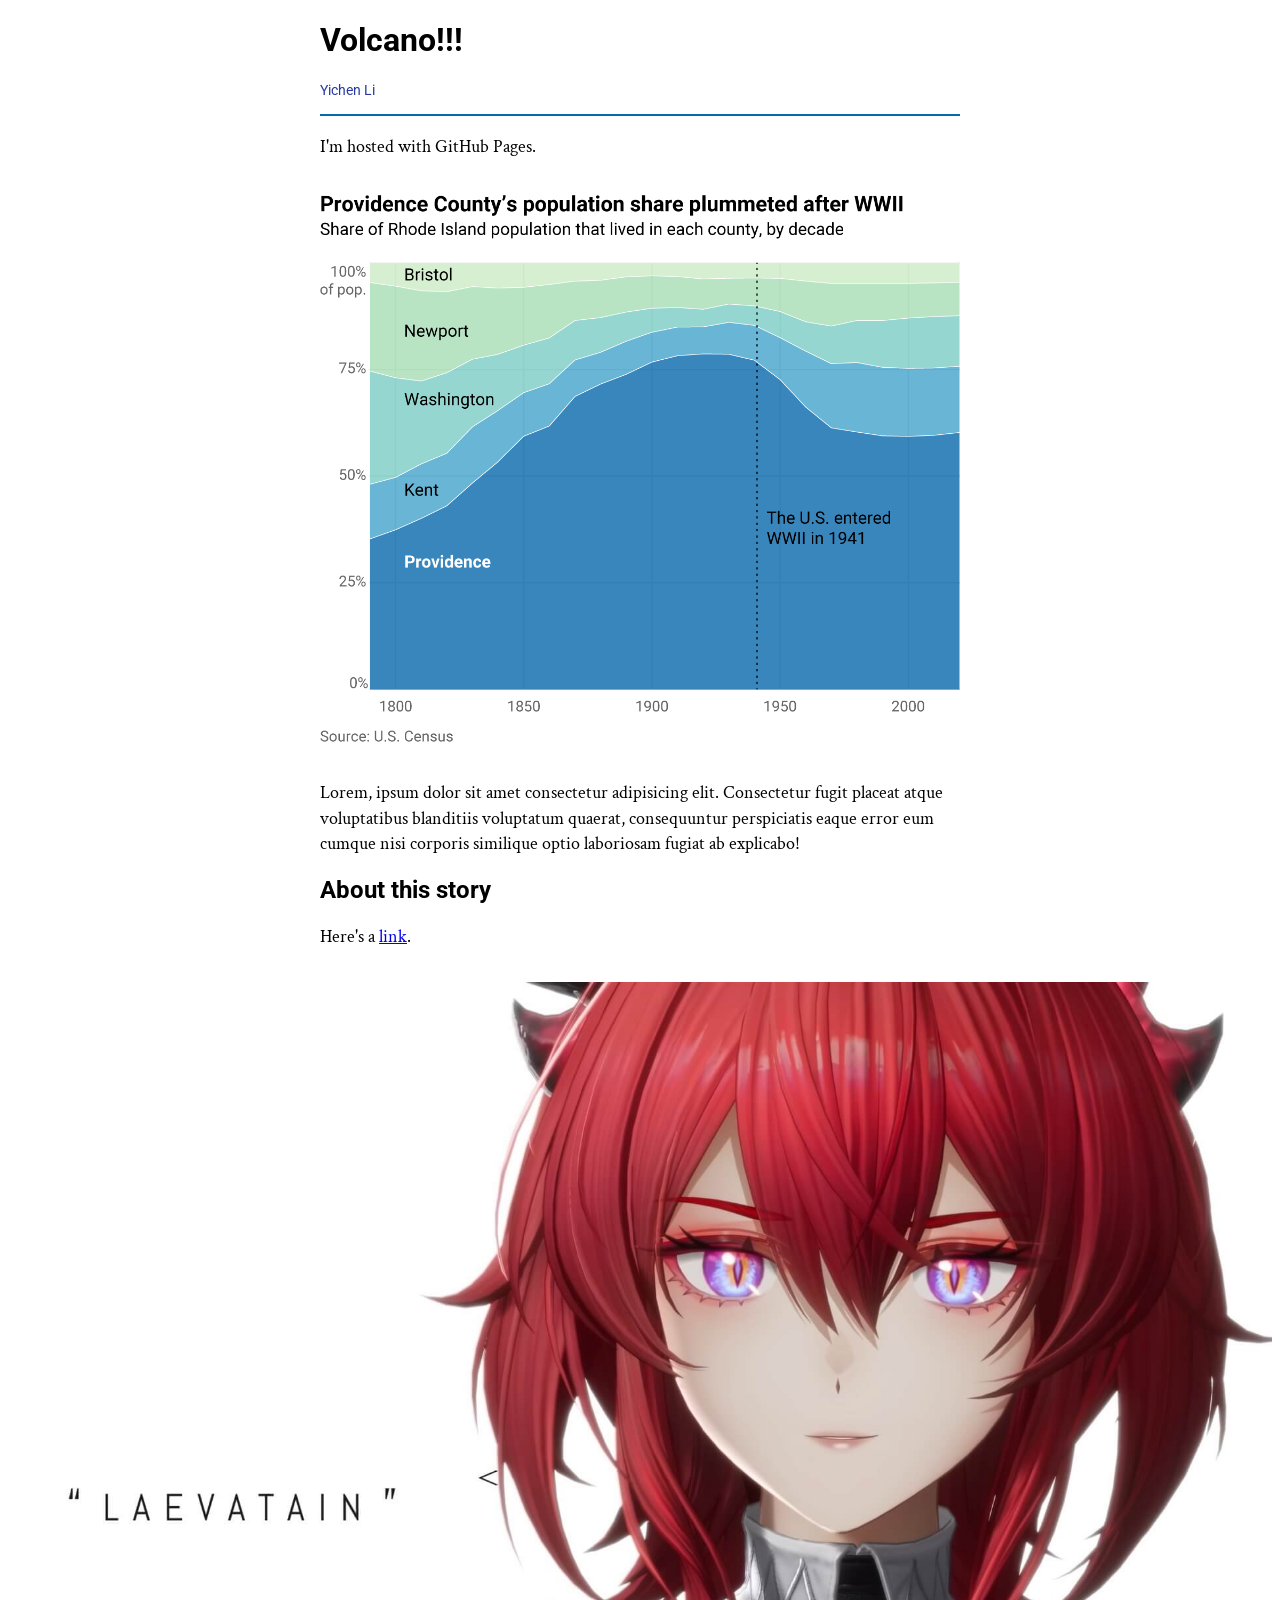
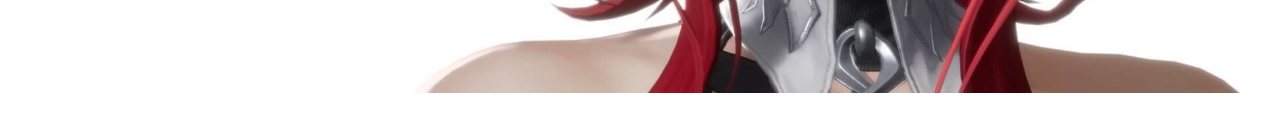
==== Volcano/index.html @ 8f0e5ae0 "initial commit" ====
<!DOCTYPE html>
<html>
    <head>
        <link rel="stylesheet" href="styles.css">
        <link rel="preconnect" href="https://fonts.googleapis.com">
        <link rel="preconnect" href="https://fonts.gstatic.com" crossorigin>
        <link href="https://fonts.googleapis.com/css2?family=Crimson+Text:ital,wght@0,400;0,600;0,700;1,400;1,600;1,700&family=Roboto:ital,wght@0,100..900;1,100..900&display=swap" rel="stylesheet">
    </head>

    <body>
        <h1>Volcano!!!</h1>
        <p id="name">Yichen Li</p>
        <div class ="divider"></div>
        <p>I'm hosted with GitHub Pages.</p>
        <img src = "images/rhode_island.png" alt = "100% stacked area chart of the population share of the five counties of Rhode Island, showing that Providence's share declined starting around WWII.">
        <p>Lorem, ipsum dolor sit amet consectetur adipisicing elit. Consectetur fugit placeat atque voluptatibus blanditiis voluptatum quaerat, consequuntur perspiciatis eaque error eum cumque nisi corporis similique optio laboriosam fugiat ab explicabo!</p>
        <h2>About this story</h2>
        <p>Here's a <a href="https://www.brown.edu/">link</a>.</p>
        <img id="image2" src = "images/image2.jpg" alt="Image 2">
    </body>
</html>
---- Volcano/styles.css ----
img, p , h1, h2 , .divider{
	width: 100%;
	max-width: 640px;
	margin-left: auto;
	margin-right: auto;
}

img {
	display: block;
	padding: 15px 0px;
}

p {
	font-size: 18px;
	line-height: 1.4;
    font-family: "Crimson Text";
}

h1, h2 { 
font-family: "Roboto";
}

.divider {
height: 2px;
background-color: #0868ac;
margin-top: 10px;
margin-bottom: 10px;

}

#name {
    font-size: 14px;
    font-family: "Roboto";
    color: #2739a1;
}

#image2 {
    max-width: 1980px;
}
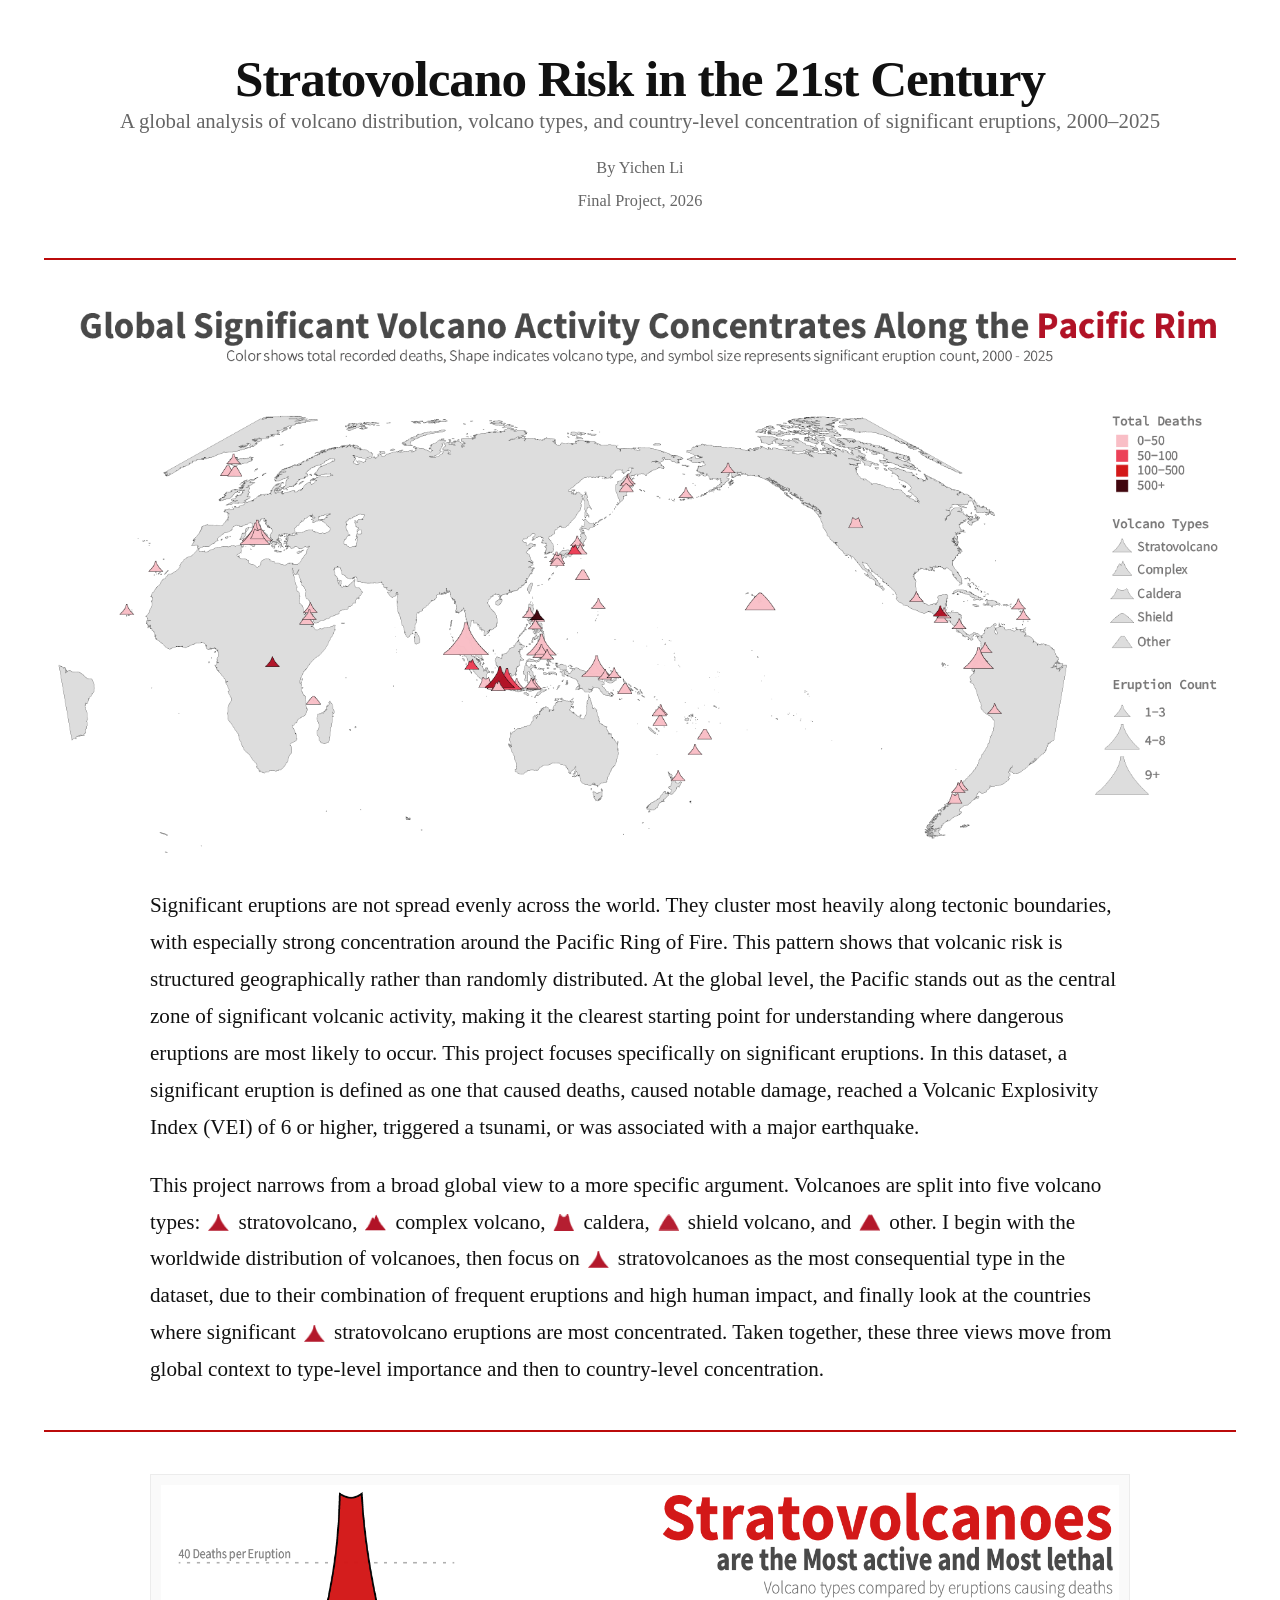
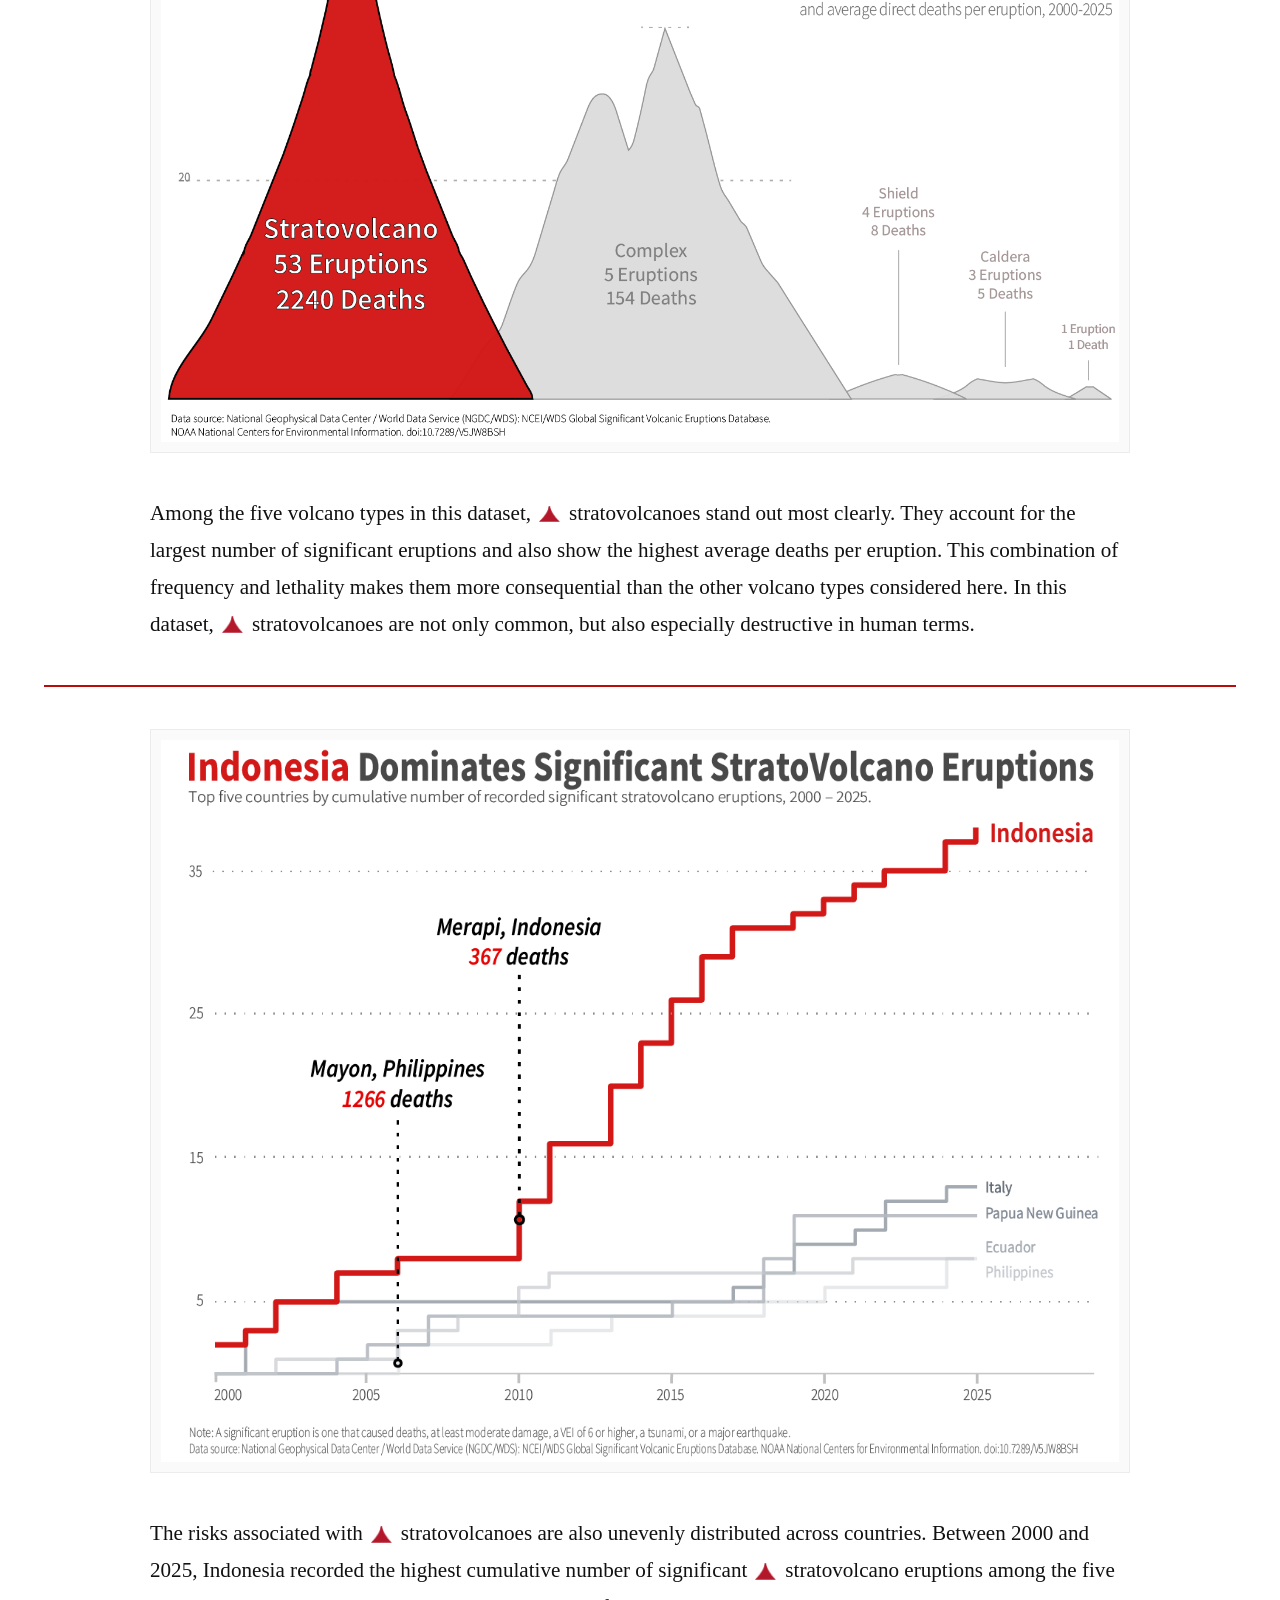
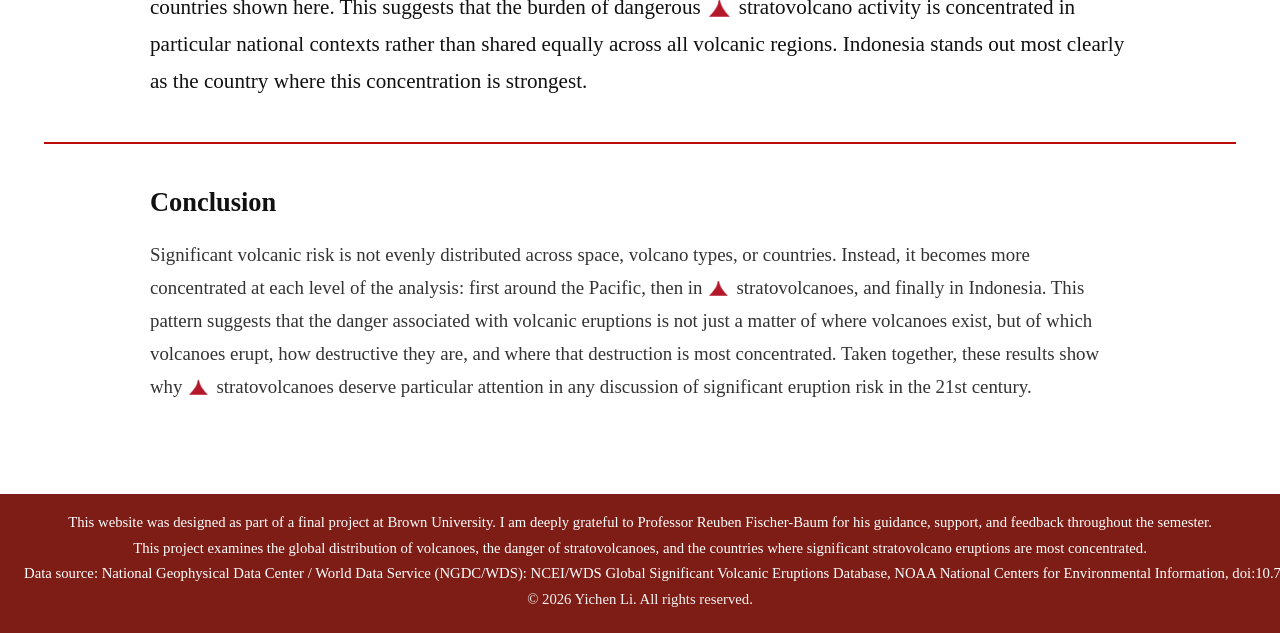
==== commit d61dad35: "initial upload" ====
--- a/Volcano/index.html
+++ b/Volcano/index.html
@@ -1,21 +1,128 @@
 <!DOCTYPE html>
-<html>
-    <head>
-        <link rel="stylesheet" href="styles.css">
-        <link rel="preconnect" href="https://fonts.googleapis.com">
-        <link rel="preconnect" href="https://fonts.gstatic.com" crossorigin>
-        <link href="https://fonts.googleapis.com/css2?family=Crimson+Text:ital,wght@0,400;0,600;0,700;1,400;1,600;1,700&family=Roboto:ital,wght@0,100..900;1,100..900&display=swap" rel="stylesheet">
-    </head>
+<html lang="en">
+<head>
+  <meta charset="UTF-8" />
+  <meta name="viewport" content="width=device-width, initial-scale=1.0" />
+  <title>Stratovolcano Risk in the 21st Century</title>
+  <meta
+    name="description"
+    content="A narrative visualization about the global distribution, danger, and concentration of stratovolcano eruptions."
+  />
+  <link rel="stylesheet" href="styles.css" />
+</head>
+<body>
+  <article>
+    <div class="container">
+      <header class="header">
+        <h1 class="headline">Stratovolcano Risk in the 21st Century</h1>
+        <p class="dek">
+          A global analysis of volcano distribution, volcano types, and country-level concentration of significant eruptions, 2000–2025
+        </p>
+        <div class="attribution">
+          <p>By Yichen Li</p>
+          <p>Final Project, 2026</p>
+        </div>
+      </header>
+      <hr />
+      <figure class="hero-graphic">
+        <img src="images/plot3.png" alt="Global map of volcano distribution with stratovolcanoes highlighted." />
+      </figure>
 
-    <body>
-        <h1>Volcano!!!</h1>
-        <p id="name">Yichen Li</p>
-        <div class ="divider"></div>
-        <p>I'm hosted with GitHub Pages.</p>
-        <img src = "images/rhode_island.png" alt = "100% stacked area chart of the population share of the five counties of Rhode Island, showing that Providence's share declined starting around WWII.">
-        <p>Lorem, ipsum dolor sit amet consectetur adipisicing elit. Consectetur fugit placeat atque voluptatibus blanditiis voluptatum quaerat, consequuntur perspiciatis eaque error eum cumque nisi corporis similique optio laboriosam fugiat ab explicabo!</p>
-        <h2>About this story</h2>
-        <p>Here's a <a href="https://www.brown.edu/">link</a>.</p>
-        <img id="image2" src = "images/image2.jpg" alt="Image 2">
-    </body>
-</html>
+      <div class="copy-width">
+
+        <p class="prose">
+            Significant eruptions are not spread evenly across the world. They cluster most heavily along tectonic boundaries, with especially strong concentration around the Pacific Ring of Fire. This pattern shows that volcanic risk is structured geographically rather than randomly distributed. At the global level, the Pacific stands out as the central zone of significant volcanic activity, making it the clearest starting point for understanding where dangerous eruptions are most likely to occur.
+            This project focuses specifically on significant eruptions. In this dataset, a significant eruption is defined as one that caused deaths, caused notable damage, reached a Volcanic Explosivity Index (VEI) of 6 or higher, triggered a tsunami, or was associated with a major earthquake.
+        </p>
+
+        <p class="prose">
+          This project narrows from a broad global view to a more specific argument. Volcanoes are split into five volcano types:
+          <img class="inline-icon" src="images/strato.png" alt="Stratovolcano icon"> stratovolcano,
+          <img class="inline-icon" src="images/complex.png" alt="Complex volcano icon"> complex volcano,
+          <img class="inline-icon" src="images/caldera.png" alt="Caldera icon"> caldera,
+          <img class="inline-icon" src="images/shield.png" alt="Shield volcano icon"> shield volcano,
+          and
+          <img class="inline-icon" src="images/other.png" alt="Other volcano icon"> other.
+          I begin with the worldwide distribution of volcanoes, then focus on
+          <img class="inline-icon" src="images/strato.png" alt="Stratovolcano icon"> stratovolcanoes
+          as the most consequential type in the dataset, due to their combination of frequent eruptions and high human impact, and finally look at the countries where significant
+          <img class="inline-icon" src="images/strato.png" alt="Stratovolcano icon"> stratovolcano
+          eruptions are most concentrated. Taken together, these three views move from global context to type-level importance and then to country-level concentration.
+        </p>
+      </div>
+
+      <hr />
+
+      <figure class="graphic-container">
+        <div class="graphic-frame">
+          <img src="images/plot2.png" alt="Bar chart comparing volcano types by eruption count and average deaths per eruption." />
+        </div>
+      </figure>
+
+      <div class="copy-width">
+        <p class="prose">
+        Among the five volcano types in this dataset,
+        <img class="inline-icon" src="images/strato.png" alt="Stratovolcano icon"> stratovolcanoes
+        stand out most clearly. They account for the largest number of significant eruptions and also show the highest average deaths per eruption. This combination of frequency and lethality makes them more consequential than the other volcano types considered here. In this dataset,
+        <img class="inline-icon" src="images/strato.png" alt="Stratovolcano icon"> stratovolcanoes
+        are not only common, but also especially destructive in human terms.
+        </p>
+      </div>
+
+      <hr />
+
+      <figure class="graphic-container">
+        <div class="graphic-frame">
+          <img src="images/plot1.png" alt="Line chart showing cumulative significant stratovolcano eruptions for the top five countries." />
+        </div>
+
+      </figure>
+
+      <div class="copy-width">
+        <p class="prose">
+        The risks associated with
+        <img class="inline-icon" src="images/strato.png" alt="Stratovolcano icon"> stratovolcanoes
+        are also unevenly distributed across countries. Between 2000 and 2025, Indonesia recorded the highest cumulative number of significant
+        <img class="inline-icon" src="images/strato.png" alt="Stratovolcano icon"> stratovolcano
+        eruptions among the five countries shown here. This suggests that the burden of dangerous
+        <img class="inline-icon" src="images/strato.png" alt="Stratovolcano icon"> stratovolcano
+        activity is concentrated in particular national contexts rather than shared equally across all volcanic regions. Indonesia stands out most clearly as the country where this concentration is strongest.
+        </p>
+      </div>
+
+      <hr />
+
+    <div class="copy-width methods">
+        <h3>Conclusion</h3>
+        <p>
+        Significant volcanic risk is not evenly distributed across space, volcano types, or countries. Instead, it becomes more concentrated at each level of the analysis: first around the Pacific, then in
+        <img class="inline-icon" src="images/strato.png" alt="Stratovolcano icon"> stratovolcanoes,
+        and finally in Indonesia. This pattern suggests that the danger associated with volcanic eruptions is not just a matter of where volcanoes exist, but of which volcanoes erupt, how destructive they are, and where that destruction is most concentrated. Taken together, these results show why
+        <img class="inline-icon" src="images/strato.png" alt="Stratovolcano icon"> stratovolcanoes
+        deserve particular attention in any discussion of significant eruption risk in the 21st century.
+        </p>
+    </div>
+
+    </div>
+  </article>
+
+  <footer class="site-footer">
+    <div class="footer-inner">
+      <p>
+        This website was designed as part of a final project at Brown University. I am deeply grateful to Professor Reuben Fischer-Baum for his guidance, support, and feedback throughout the semester.
+      </p>
+
+      <p>
+        This project examines the global distribution of volcanoes, the danger of stratovolcanoes, and the countries where significant stratovolcano eruptions are most concentrated.
+      </p>
+
+      <p>
+        Data source: National Geophysical Data Center / World Data Service (NGDC/WDS): NCEI/WDS Global Significant Volcanic Eruptions Database, NOAA National Centers for Environmental Information, doi:10.7289/V5JW8BSH.
+      </p>
+      <p class="footer-credit">
+        © 2026 Yichen Li. All rights reserved.
+      </p>
+    </div>
+  </footer>
+</body>
+</html>
--- a/Volcano/styles.css
+++ b/Volcano/styles.css
@@ -1,41 +1,271 @@
-img, p , h1, h2 , .divider{
-	width: 100%;
-	max-width: 640px;
-	margin-left: auto;
-	margin-right: auto;
-}
-
+:root {
+--bg: #ffffff;
+--text: #111111;
+--muted: #666666;
+--line: #dddddd;
+--link: #1f5fbf;
+--accent: #bb0b0b;
+--max-width: 1240px;
+--content-width: 980px;
+}
+
+* {
+box-sizing: border-box;
+}
+body {
+margin: 0;
+background: var(--bg);
+color: var(--text);
+font-family: Georgia, "Times New Roman", serif;
+line-height: 1.75;
+}
+
+.container {
+max-width: var(--max-width);
+margin: 0 auto;
+padding: 0 24px 72px 24px;
+}
+
+.copy-width {
+max-width: var(--content-width);
+margin: 0 auto;
+}
+
+.header {
+max-width: 1400px;
+margin: 0 auto;
+padding-top: 52px;
+padding-bottom: 0px;
+}
+
+.headline {
+margin: 0 0 0 0;
+font-size: clamp(2.35rem, 4vw, 4.1rem);
+line-height: 1.06;
+font-weight: 700;
+text-align: center;
+white-space: nowrap;
+letter-spacing: -0.02em;
+}
+
+.dek {
+
+margin: 0 auto 18px auto;
+padding: 0 20px;
+text-align: center;
+font-size: 1.3rem;
+line-height: 1.45;
+color: var(--muted);
+}
+.attribution {
+text-align: center;
+color: var(--muted);
+font-size: 1.02rem;
+}
+
+.attribution p {
+margin: 4px 0;
+}
+
+hr {
+border: none;
+border-top: 2px solid var(--accent);
+margin: 42px 0;
+}
+
+.prose {
+font-size: 1.32rem;
+margin: 1.3rem 0;
+}
+
+.hero-graphic {
+width: 100%;
+max-width: 100%;
+margin: 14px auto 34px auto;
+}
+
+.hero-graphic img {
+width: 100%;
+max-width: 100%;
+height: auto;
+display: block;
+}
+
+.hero-caption {
+max-width: 1120px;
+margin: 10px auto 0 auto;
+padding: 0 20px;
+color: var(--muted);
+font-size: 1rem;
+line-height: 1.45;
+}
+
+.graphic-container {
+margin: 42px auto;
+max-width: var(--content-width);
+}
+
+.graphic-frame {
+margin-top: 12px;
+background: #fafafa;
+padding: 10px;
+border: 1px solid #ececec;
+}
+
+.graphic-frame img {
+width: 100%;
+height: auto;
+display: block;
+}
+
+.graphic-footer {
+margin-top: 12px;
+color: var(--muted);
+font-size: 1rem;
+line-height: 1.45;
+}
+
+.methods h3 {
+margin-top: 0;
+margin-bottom: 10px;
+font-size: 1.65rem;
+line-height: 1.25;
+}
+.methods p {
+font-size: 1.18rem;
+color: #333333;
+}
+
+a {
+color: var(--link);
+text-decoration: none;
+}
+
+a:hover {
+text-decoration: underline;
+}
 img {
-	display: block;
-	padding: 15px 0px;
-}
-
-p {
-	font-size: 18px;
-	line-height: 1.4;
-    font-family: "Crimson Text";
-}
-
-h1, h2 { 
-font-family: "Roboto";
-}
-
-.divider {
-height: 2px;
-background-color: #0868ac;
-margin-top: 10px;
-margin-bottom: 10px;
-
-}
-
-#name {
-    font-size: 14px;
-    font-family: "Roboto";
-    color: #2739a1;
-}
-
-#image2 {
-    max-width: 1980px;
-}
-
-
+max-width: 100%;
+}
+
+.inline-icon {
+display: inline-block;
+width: 1em;
+height: 0.8em;
+vertical-align: -0.12em;
+margin: 0 0.18em 0 0.12em;
+padding: 0;
+}
+
+.site-footer {
+background: #7d1d16;
+color: #ffffff;
+padding: 20px 24px 16px 24px;
+}
+
+.footer-inner {
+width: 100%;
+max-width: 1600px;
+margin: 0 auto;
+text-align: center;
+}
+
+.footer-inner p {
+margin: 0 0 8px 0;
+font-size: 0.92rem;
+line-height: 1.2;
+color: #ffffff;
+white-space: nowrap;
+}
+
+.footer-credit {
+margin-top: 2px;
+font-size: 0.9rem;
+opacity: 0.95;
+}
+
+.footer-icon {
+filter: brightness(0) invert(1);
+}
+
+@media (max-width: 1100px) {
+.headline {
+white-space: normal;
+font-size: clamp(2.2rem, 4.6vw, 3.6rem);
+}
+
+.dek {
+font-size: 1.2rem;
+}
+}
+
+@media (max-width: 900px) {
+.container {
+padding: 0 20px 64px 20px;
+}
+.header {
+padding-top: 42px;
+padding-bottom: 10px;
+}
+
+.headline {
+white-space: normal;
+font-size: 2.75rem;
+line-height: 1.1;
+}
+
+.dek {
+font-size: 1.12rem;
+padding: 0 10px;
+}
+.prose {
+font-size: 1.18rem;
+}
+
+.site-footer {
+padding: 18px 18px 14px 18px;
+}
+
+.footer-inner p {
+white-space: normal;
+font-size: 0.9rem;
+line-height: 1.3;
+}
+.footer-credit {
+font-size: 0.88rem;
+}
+}
+
+@media (max-width: 768px) {
+hr {
+margin: 30px 0;
+}
+
+.headline {
+font-size: 2.35rem;
+}
+
+.prose {
+font-size: 1.1rem;
+}
+
+.graphic-container {
+margin: 28px auto;
+}
+
+.hero-graphic {
+margin: 10px auto 26px auto;
+}
+
+.hero-caption {
+font-size: 0.95rem;
+padding: 0 6px;
+}
+.methods h3 {
+font-size: 1.45rem;
+}
+
+.methods p {
+font-size: 1.08rem;
+}
+}
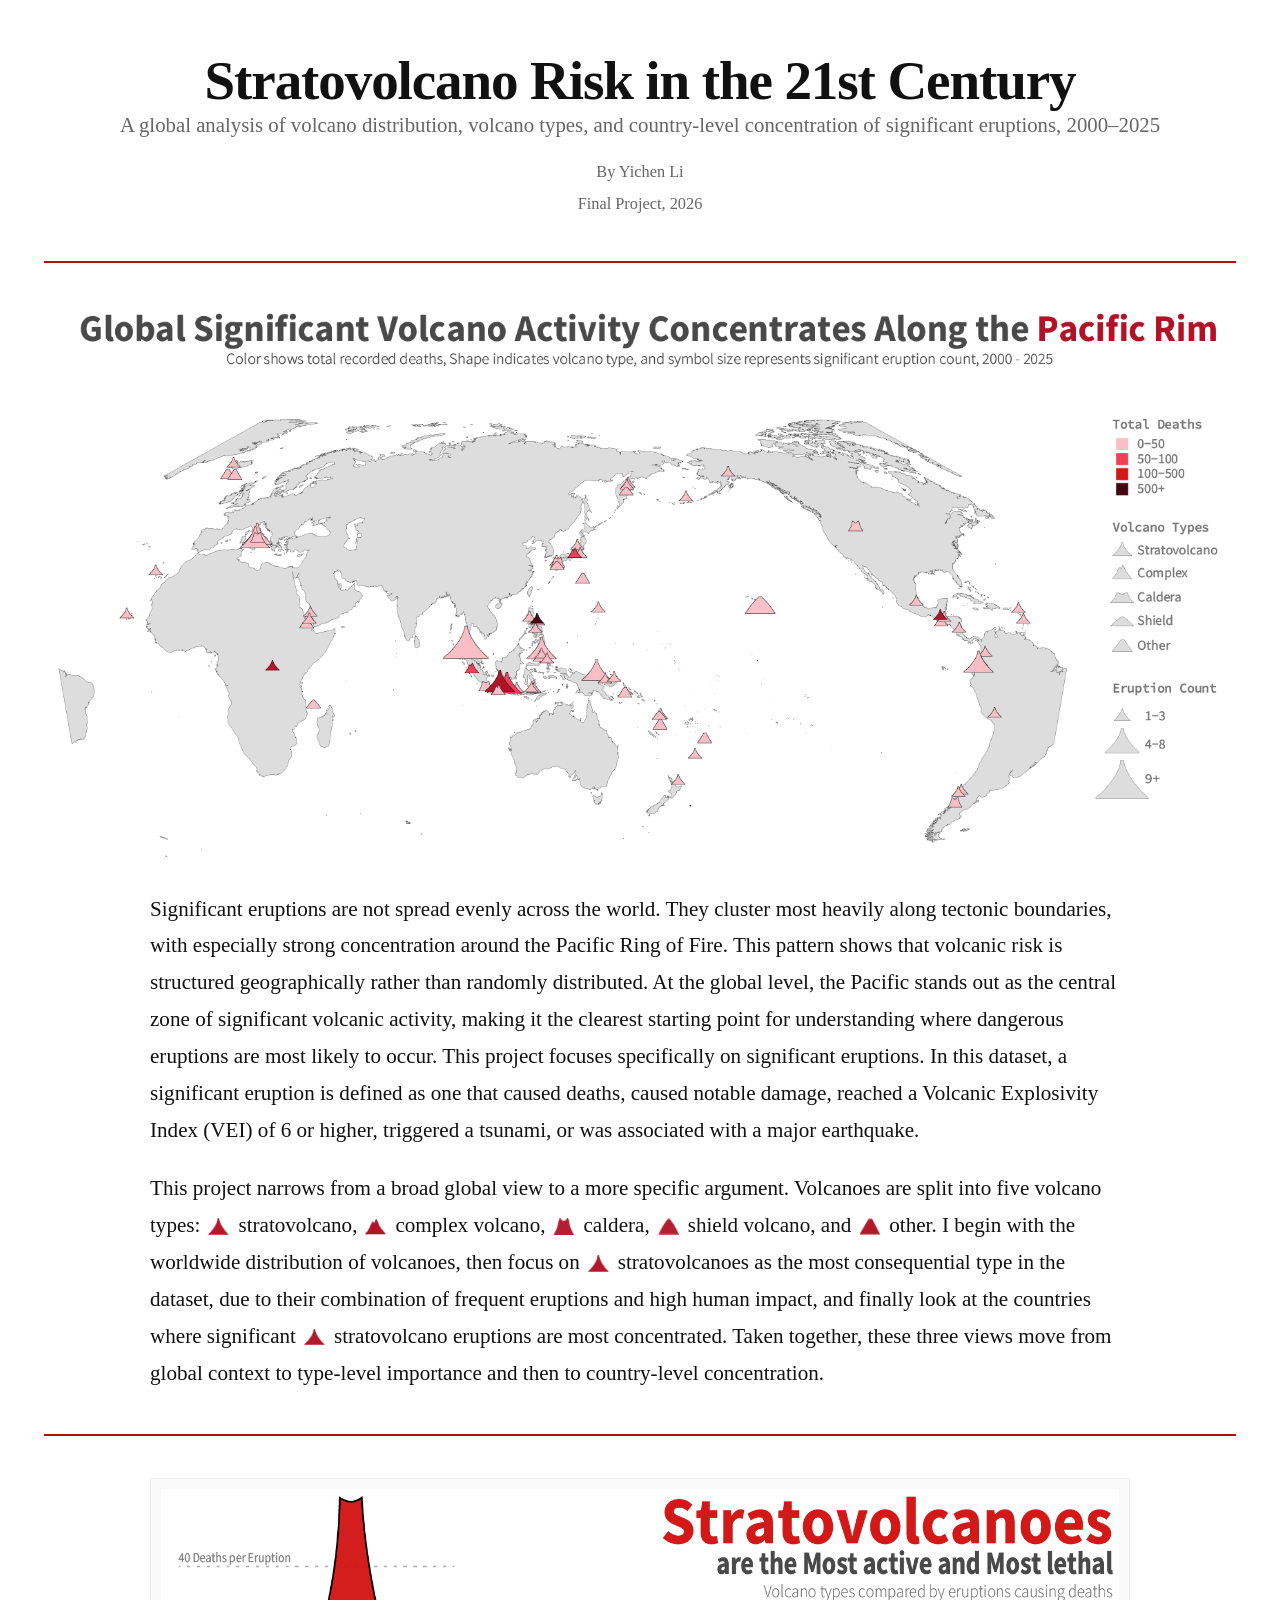
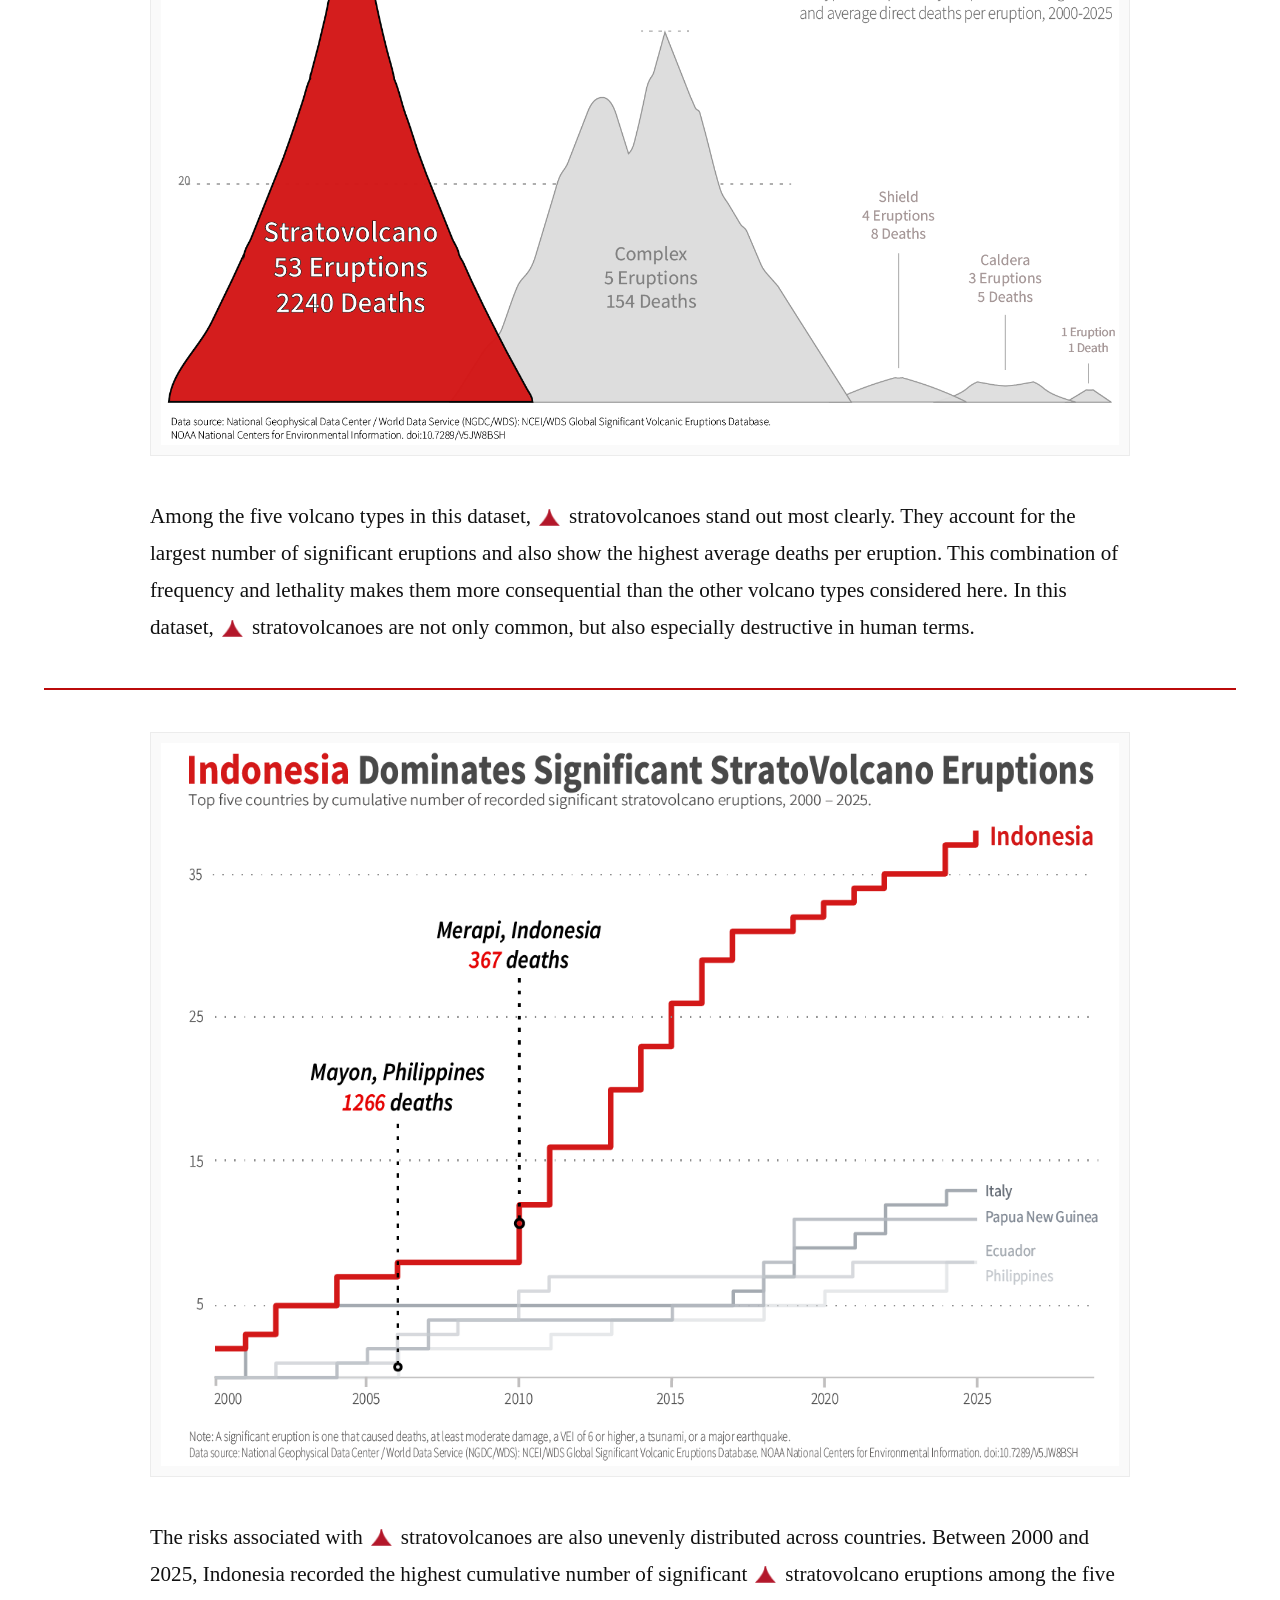
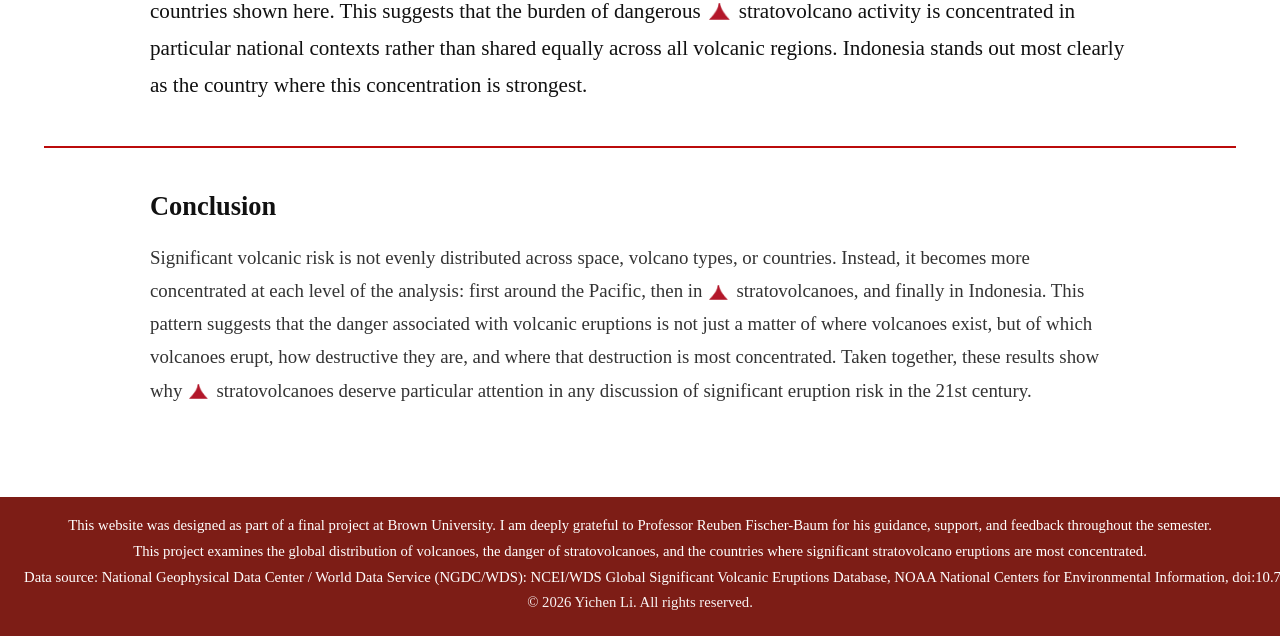
==== commit 50a07c5e: "adding web icon" ====
--- a/Volcano/index.html
+++ b/Volcano/index.html
@@ -1,6 +1,7 @@
 <!DOCTYPE html>
 <html lang="en">
 <head>
+  <link rel="icon" href="images/title.png" />
   <meta charset="UTF-8" />
   <meta name="viewport" content="width=device-width, initial-scale=1.0" />
   <title>Stratovolcano Risk in the 21st Century</title>
--- a/Volcano/styles.css
+++ b/Volcano/styles.css
@@ -18,6 +18,7 @@
 color: var(--text);
 font-family: Georgia, "Times New Roman", serif;
 line-height: 1.75;
+overflow-x: hidden;
 }
 
 .container {
@@ -40,12 +41,12 @@
 
 .headline {
 margin: 0 0 0 0;
-font-size: clamp(2.35rem, 4vw, 4.1rem);
-line-height: 1.06;
+font-size: clamp(2.9rem, 4.3vw, 4.8rem);
+line-height: 1.05;
 font-weight: 700;
 text-align: center;
-white-space: nowrap;
 letter-spacing: -0.02em;
+max-width: 100%;
 }
 
 .dek {
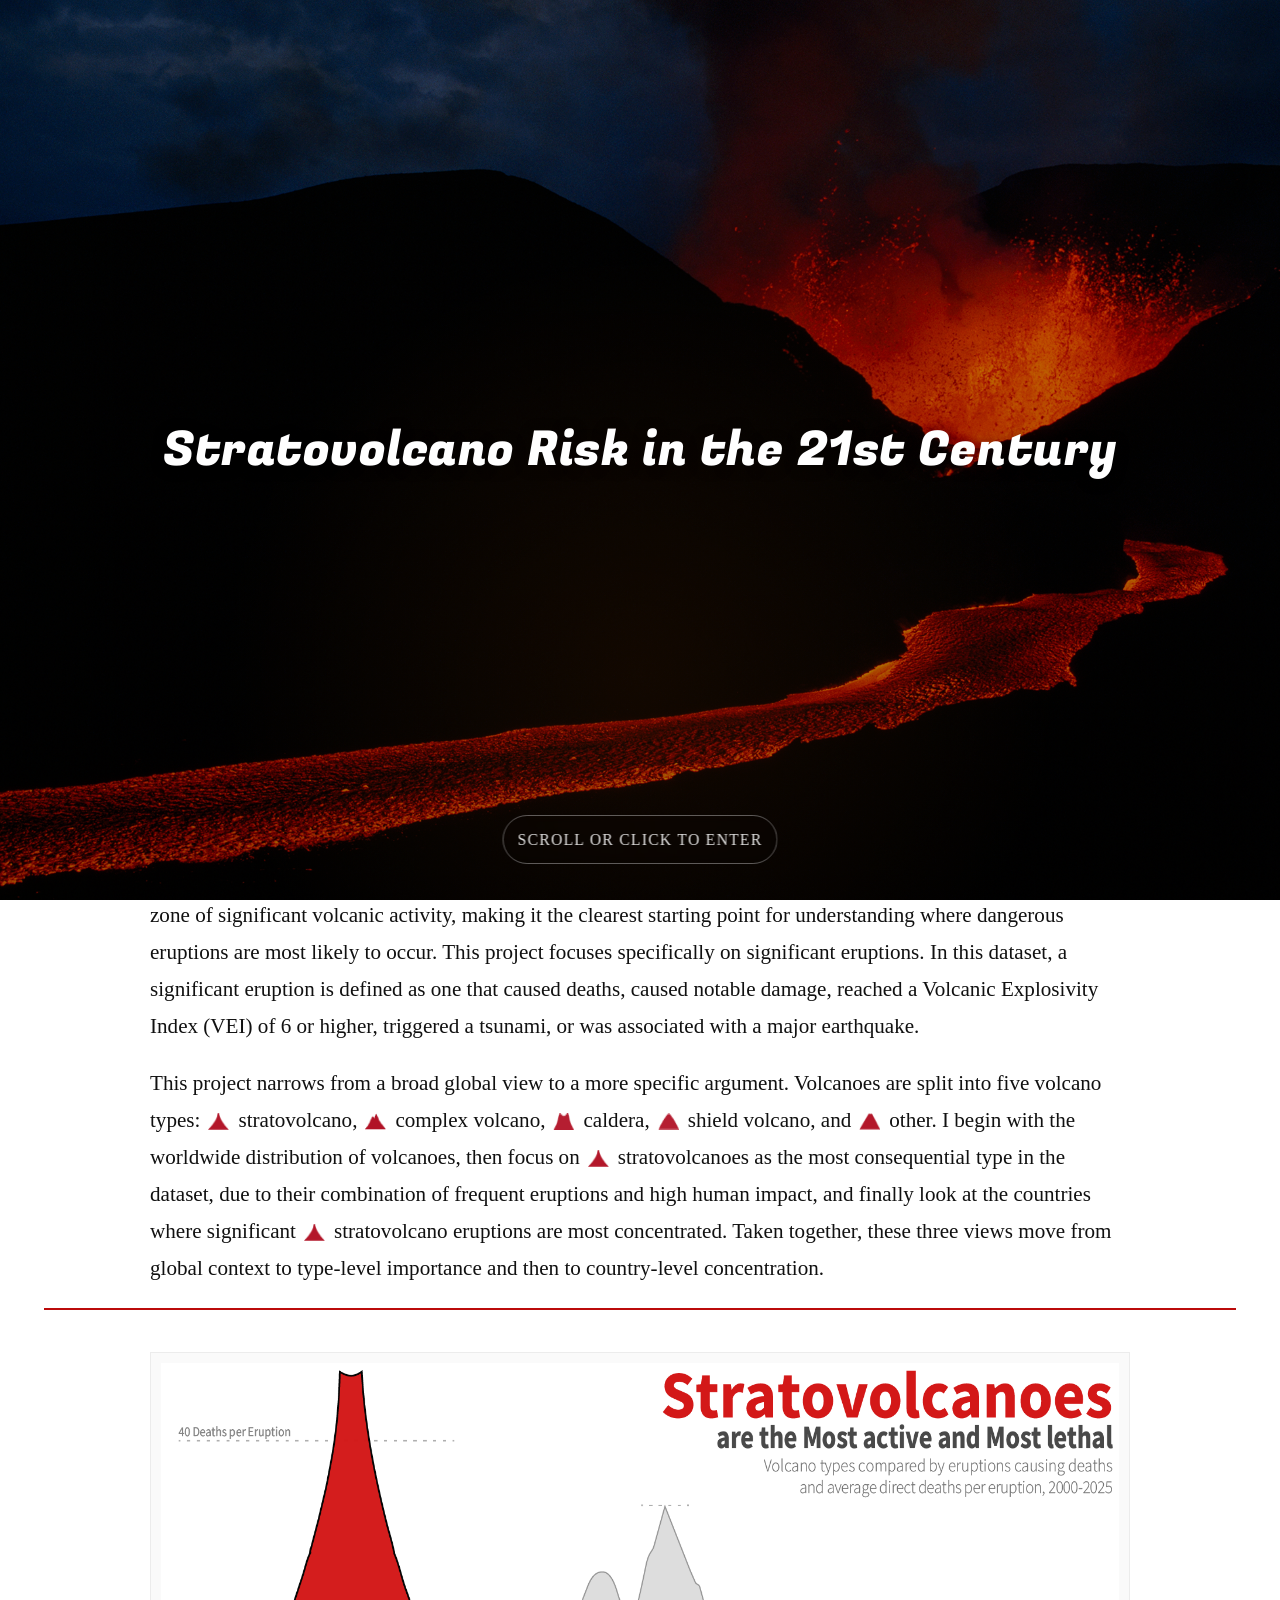
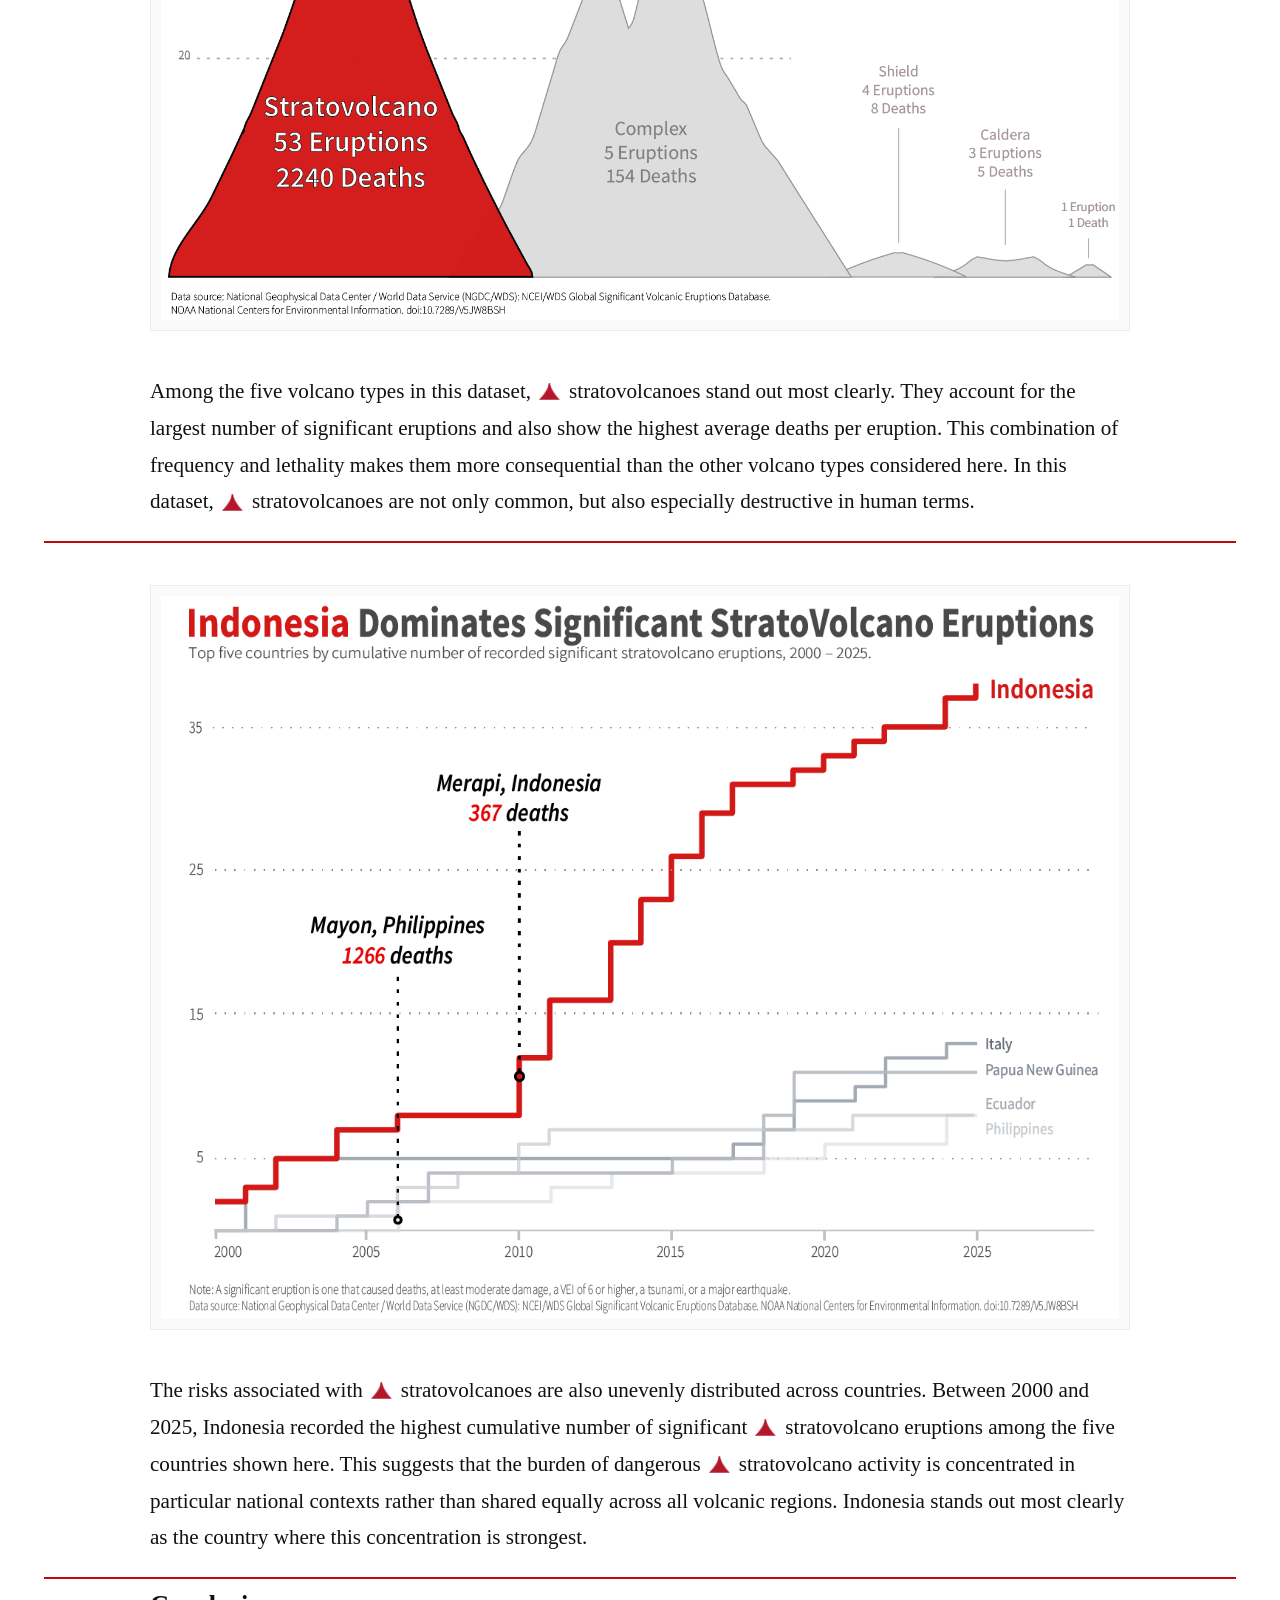
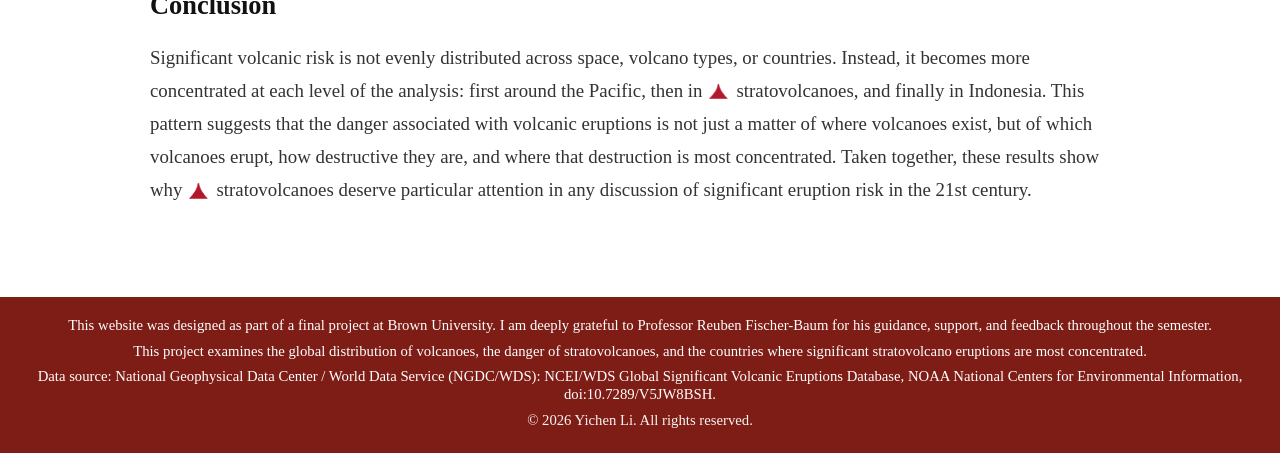
==== commit e3983269: "more design" ====
--- a/Volcano/index.html
+++ b/Volcano/index.html
@@ -1,17 +1,32 @@
 <!DOCTYPE html>
 <html lang="en">
 <head>
-  <link rel="icon" href="images/title.png" />
-  <meta charset="UTF-8" />
-  <meta name="viewport" content="width=device-width, initial-scale=1.0" />
-  <title>Stratovolcano Risk in the 21st Century</title>
-  <meta
-    name="description"
-    content="A narrative visualization about the global distribution, danger, and concentration of stratovolcano eruptions."
-  />
-  <link rel="stylesheet" href="styles.css" />
+    <link rel="icon" href="images/title.png" />
+    <meta charset="UTF-8" />
+    <meta name="viewport" content="width=device-width, initial-scale=1.0" />
+    <title>Stratovolcano Risk in the 21st Century</title>
+    <meta
+        name="description"
+        content="A narrative visualization about the global distribution, danger, and concentration of stratovolcano eruptions."
+    />
+    <link rel="stylesheet" href="styles.css" />
+    <link rel="preconnect" href="https://fonts.googleapis.com">
+    <link rel="preconnect" href="https://fonts.gstatic.com" crossorigin>
+    <link href="https://fonts.googleapis.com/css2?family=Anton+SC&display=swap" rel="stylesheet">
+    <link rel="preconnect" href="https://fonts.googleapis.com">
+    <link rel="preconnect" href="https://fonts.gstatic.com/" crossorigin>
+    <link href="https://fonts.googleapis.com/css2?family=Fugaz+One&display=swap" rel="stylesheet">
 </head>
 <body>
+    <div class="splash-screen" id="splash-screen">
+        <div class="splash-image"></div>
+            <div class="splash-overlay"></div>
+
+            <div class="splash-content">
+            <h1 class="splash-title">Stratovolcano Risk in the 21st Century</h1>
+            <p class="splash-subtitle">Scroll or click to enter</p>
+        </div>
+    </div>
   <article>
     <div class="container">
       <header class="header">
@@ -125,5 +140,6 @@
       </p>
     </div>
   </footer>
+<script src="script.js"></script>
 </body>
 </html>
--- a/Volcano/styles.css
+++ b/Volcano/styles.css
@@ -12,6 +12,7 @@
 * {
 box-sizing: border-box;
 }
+
 body {
 margin: 0;
 background: var(--bg);
@@ -35,29 +36,32 @@
 .header {
 max-width: 1400px;
 margin: 0 auto;
-padding-top: 52px;
-padding-bottom: 0px;
+padding-top: 20px;
+padding-bottom: 0;
 }
 
 .headline {
-margin: 0 0 0 0;
-font-size: clamp(2.9rem, 4.3vw, 4.8rem);
+margin: 0;
+font-family: "Anton SC", sans-serif;
+font-size: clamp(2.6rem, 5vw, 5.2rem);
 line-height: 1.05;
-font-weight: 700;
-text-align: center;
-letter-spacing: -0.02em;
+font-weight: 400;
+text-align: center;
+letter-spacing: 0.01em;
 max-width: 100%;
 }
 
 .dek {
-
-margin: 0 auto 18px auto;
+margin: 2px auto 5px auto;
 padding: 0 20px;
 text-align: center;
-font-size: 1.3rem;
-line-height: 1.45;
+font-family: "Anton SC", sans-serif;
+font-size: 1.12rem;
+line-height: 1.35;
+letter-spacing: 0.01em;
 color: var(--muted);
 }
+
 .attribution {
 text-align: center;
 color: var(--muted);
@@ -65,13 +69,18 @@
 }
 
 .attribution p {
-margin: 4px 0;
+margin: 0 0;
+}
+.attribution {
+font-family: "Anton SC", sans-serif;
+font-size: 1rem;
+letter-spacing: 0.02em;
 }
 
 hr {
 border: none;
 border-top: 2px solid var(--accent);
-margin: 42px 0;
+margin: 10px 0;
 }
 
 .prose {
@@ -91,7 +100,6 @@
 height: auto;
 display: block;
 }
-
 .hero-caption {
 max-width: 1120px;
 margin: 10px auto 0 auto;
@@ -105,7 +113,6 @@
 margin: 42px auto;
 max-width: var(--content-width);
 }
-
 .graphic-frame {
 margin-top: 12px;
 background: #fafafa;
@@ -132,6 +139,7 @@
 font-size: 1.65rem;
 line-height: 1.25;
 }
+
 .methods p {
 font-size: 1.18rem;
 color: #333333;
@@ -145,10 +153,10 @@
 a:hover {
 text-decoration: underline;
 }
+
 img {
 max-width: 100%;
 }
-
 .inline-icon {
 display: inline-block;
 width: 1em;
@@ -163,7 +171,6 @@
 color: #ffffff;
 padding: 20px 24px 16px 24px;
 }
-
 .footer-inner {
 width: 100%;
 max-width: 1600px;
@@ -176,9 +183,8 @@
 font-size: 0.92rem;
 line-height: 1.2;
 color: #ffffff;
-white-space: nowrap;
-}
-
+white-space: normal;
+}
 .footer-credit {
 margin-top: 2px;
 font-size: 0.9rem;
@@ -189,14 +195,79 @@
 filter: brightness(0) invert(1);
 }
 
+.splash-screen {
+position: fixed;
+inset: 0;
+z-index: 9999;
+overflow: hidden;
+transition: transform 0.95s ease, opacity 0.95s ease;
+}
+
+.splash-screen.is-hidden {
+transform: translateY(-100%);
+opacity: 0;
+pointer-events: none;
+}
+
+.splash-image {
+position: absolute;
+inset: 0;
+background: url("images/volcanic-eruption.jpg") center center / cover no-repeat;
+}
+.splash-overlay {
+position: absolute;
+inset: 0;
+background:
+linear-gradient(to bottom, rgba(0, 0, 0, 0.18), rgba(0, 0, 0, 0.38)),
+radial-gradient(circle at 50% 75%, rgba(255, 110, 0, 0.10), rgba(0, 0, 0, 0) 45%);
+}
+
+.splash-content {
+position: absolute;
+inset: 0;
+z-index: 2;
+color: #ffffff;
+text-align: center;
+}
+
+.splash-title {
+position: absolute;
+top: 50%;
+left: 50%;
+transform: translate(-50%, -50%);
+width: min(90vw, 1100px);
+margin: 0;
+font-family: "Fugaz One", sans-serif;
+font-size: clamp(3rem, 2vw, 8rem);
+line-height: 1.1;
+font-weight: 400;
+letter-spacing: 0.01em;
+text-shadow: 0 2px 14px rgba(0, 0, 0, 0.35);
+}
+.splash-subtitle {
+position: absolute;
+left: 50%;
+bottom: 36px;
+transform: translateX(-50%);
+margin: 0;
+font-size: 0.98rem;
+letter-spacing: 0.08em;
+text-transform: uppercase;
+color: rgba(255, 255, 255, 0.88);
+padding: 10px 14px;
+border: 1px solid rgba(255, 255, 255, 0.35);
+border-radius: 999px;
+backdrop-filter: blur(4px);
+white-space: nowrap;
+}
+
 @media (max-width: 1100px) {
 .headline {
-white-space: normal;
 font-size: clamp(2.2rem, 4.6vw, 3.6rem);
 }
 
 .dek {
-font-size: 1.2rem;
+font-size: 1.02rem;
 }
 }
 
@@ -204,21 +275,22 @@
 .container {
 padding: 0 20px 64px 20px;
 }
+
 .header {
 padding-top: 42px;
 padding-bottom: 10px;
 }
 
 .headline {
-white-space: normal;
 font-size: 2.75rem;
 line-height: 1.1;
 }
 
 .dek {
-font-size: 1.12rem;
+font-size: 1rem;
 padding: 0 10px;
 }
+
 .prose {
 font-size: 1.18rem;
 }
@@ -228,18 +300,28 @@
 }
 
 .footer-inner p {
-white-space: normal;
 font-size: 0.9rem;
 line-height: 1.3;
 }
 .footer-credit {
 font-size: 0.88rem;
 }
+
+.splash-title {
+width: min(92vw, 700px);
+font-size: 2.8rem;
+}
+
+.splash-subtitle {
+bottom: 24px;
+font-size: 0.9rem;
+padding: 8px 12px;
+}
 }
 
 @media (max-width: 768px) {
 hr {
-margin: 30px 0;
+margin: 10px 0;
 }
 
 .headline {
@@ -249,7 +331,6 @@
 .prose {
 font-size: 1.1rem;
 }
-
 .graphic-container {
 margin: 28px auto;
 }
@@ -262,6 +343,7 @@
 font-size: 0.95rem;
 padding: 0 6px;
 }
+
 .methods h3 {
 font-size: 1.45rem;
 }
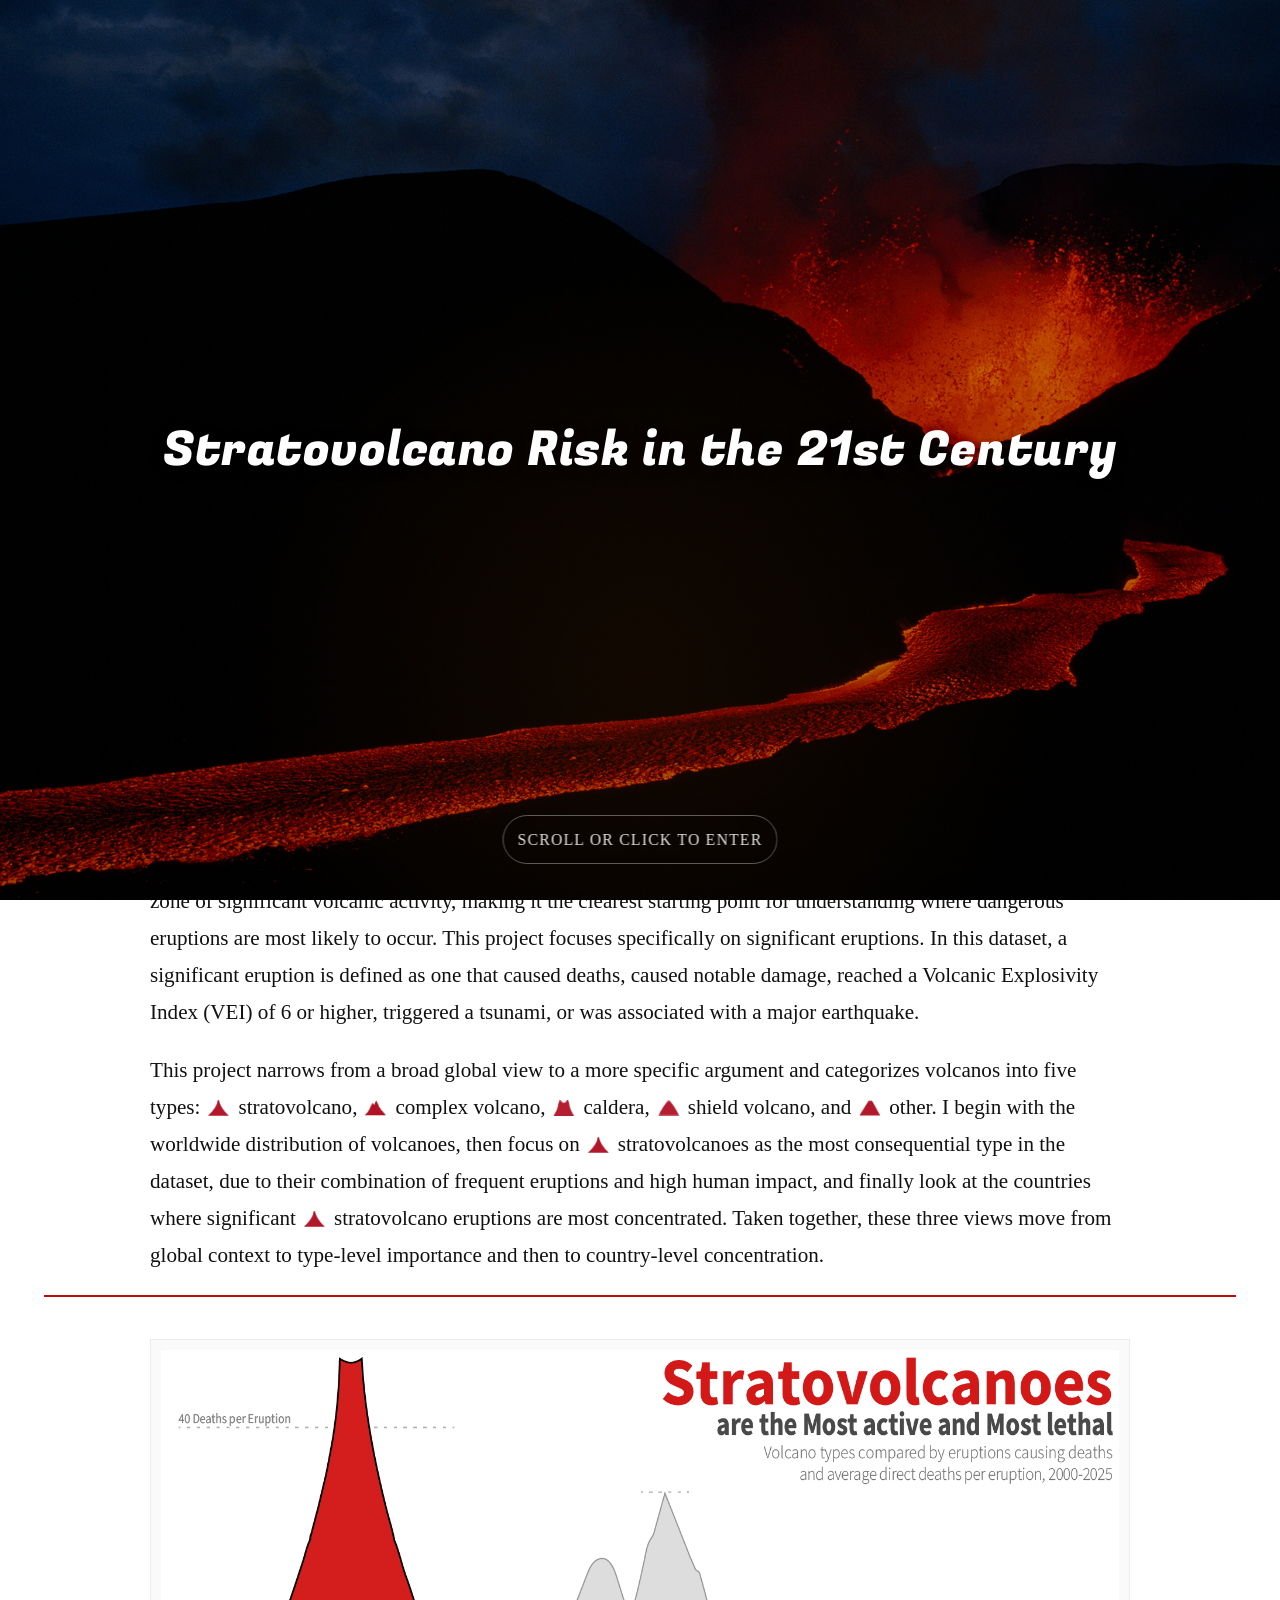
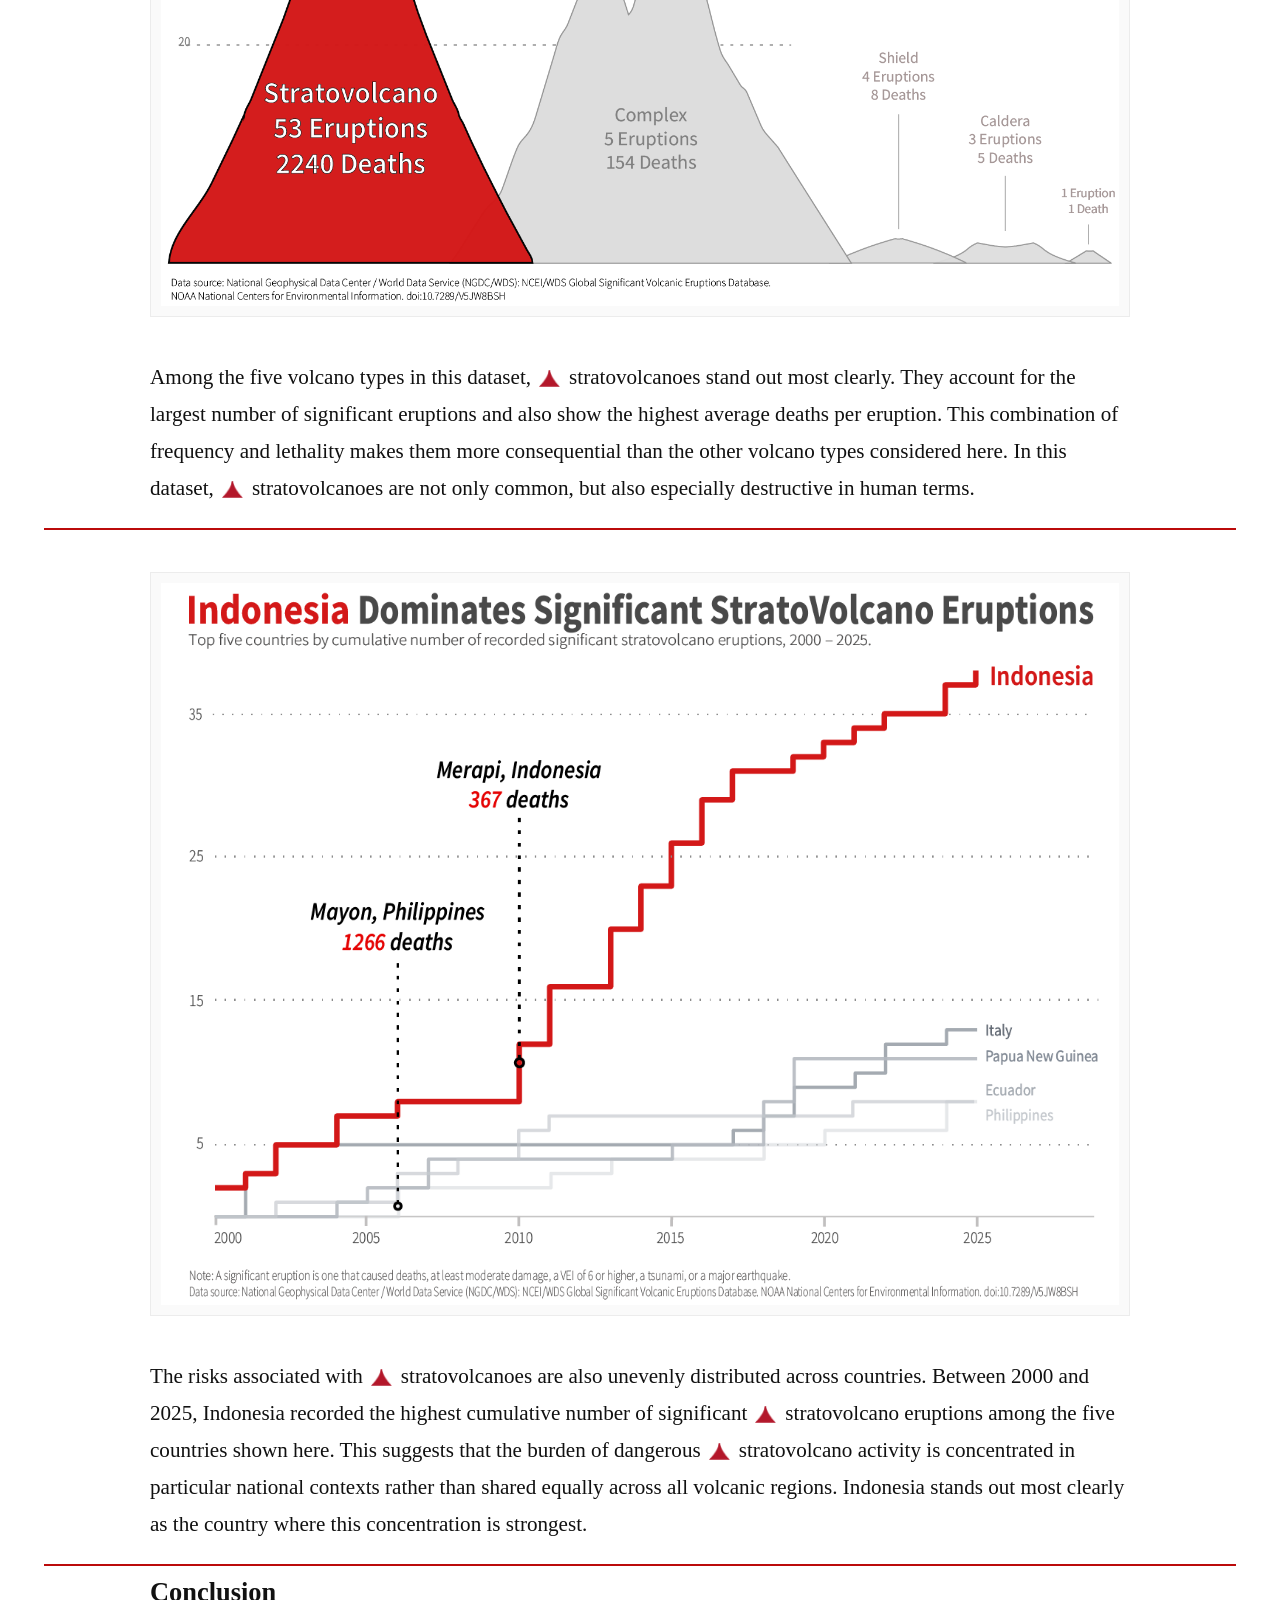
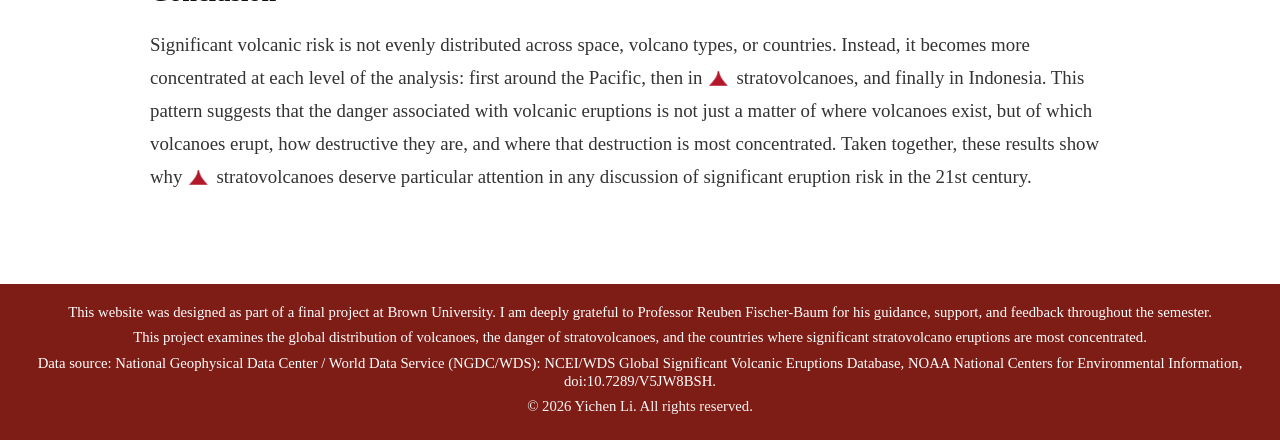
==== commit 66475fec: "wording" ====
--- a/Volcano/index.html
+++ b/Volcano/index.html
@@ -52,7 +52,7 @@
         </p>
 
         <p class="prose">
-          This project narrows from a broad global view to a more specific argument. Volcanoes are split into five volcano types:
+          This project narrows from a broad global view to a more specific argument and categorizes volcanos into five types:
           <img class="inline-icon" src="images/strato.png" alt="Stratovolcano icon"> stratovolcano,
           <img class="inline-icon" src="images/complex.png" alt="Complex volcano icon"> complex volcano,
           <img class="inline-icon" src="images/caldera.png" alt="Caldera icon"> caldera,
--- a/Volcano/styles.css
+++ b/Volcano/styles.css
@@ -43,7 +43,7 @@
 .headline {
 margin: 0;
 font-family: "Anton SC", sans-serif;
-font-size: clamp(2.6rem, 5vw, 5.2rem);
+font-size: clamp(2.6rem, 4vw, 4.5rem);
 line-height: 1.05;
 font-weight: 400;
 text-align: center;
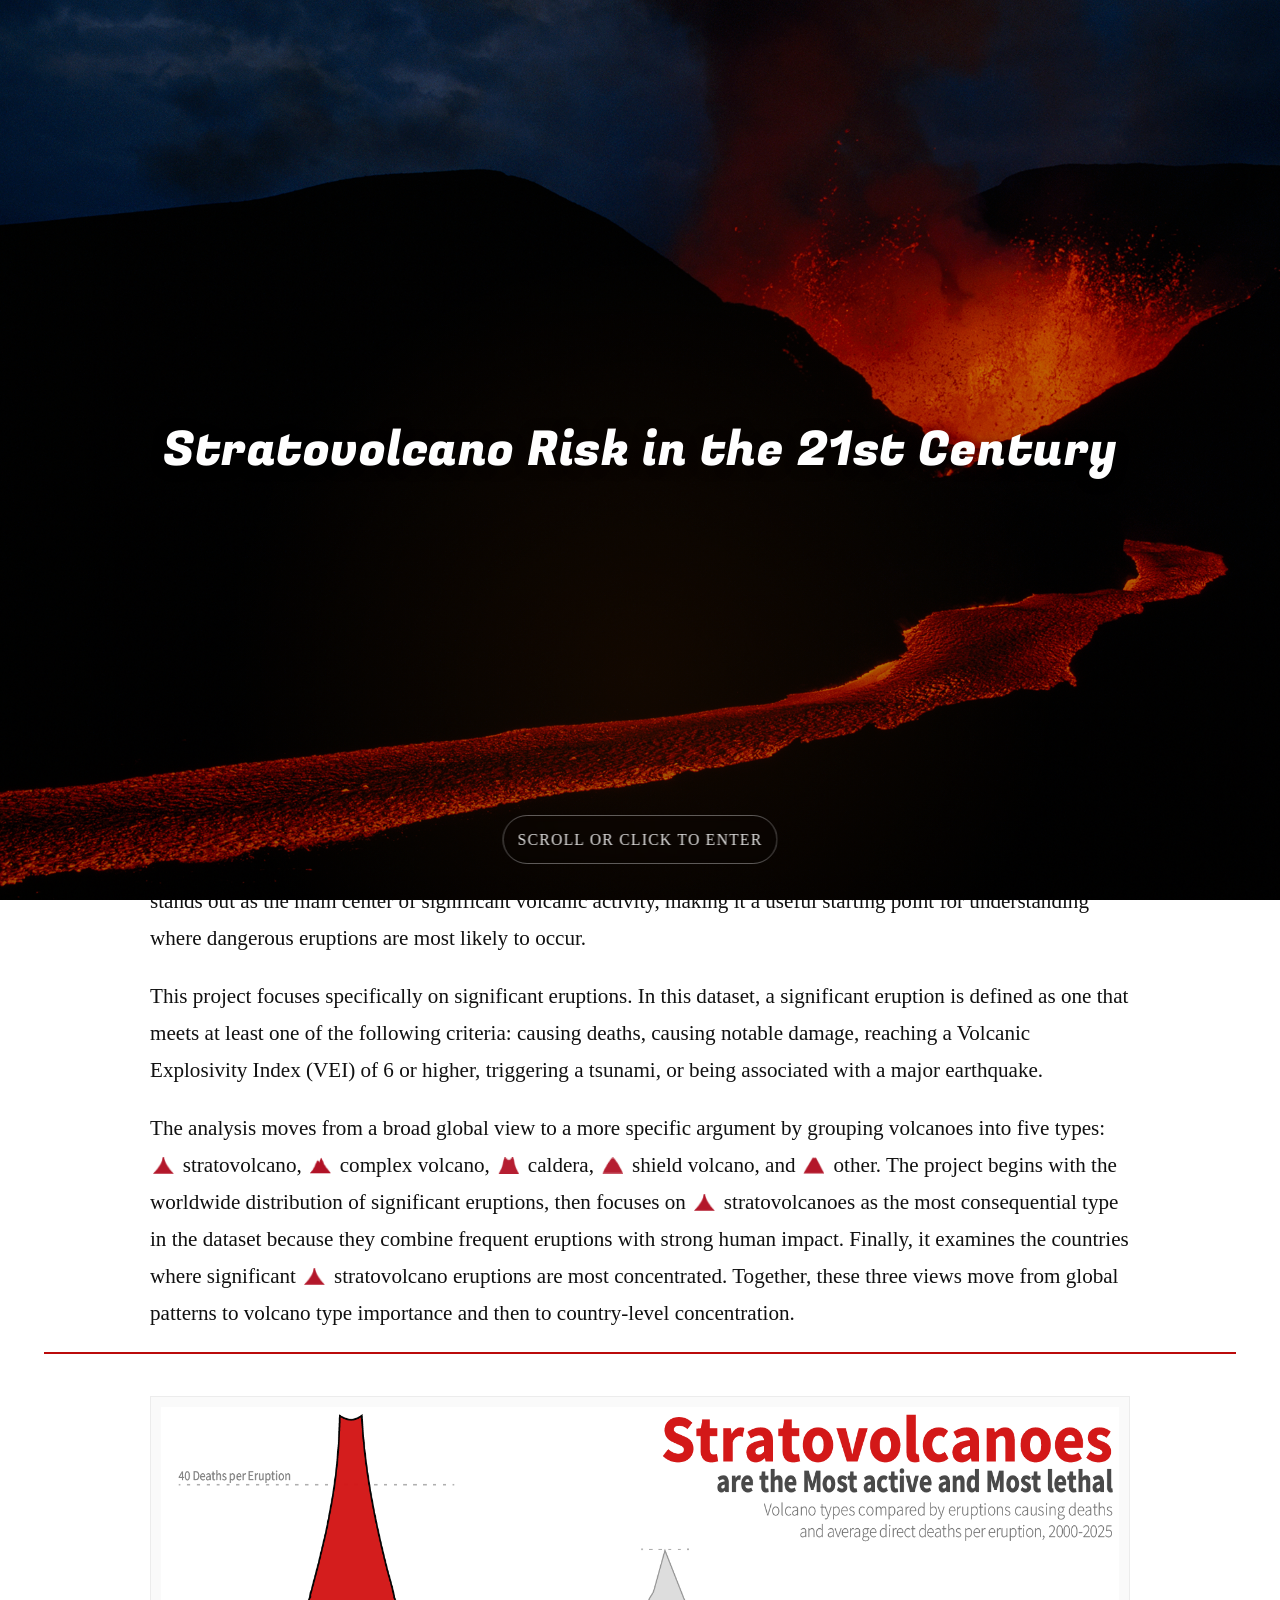
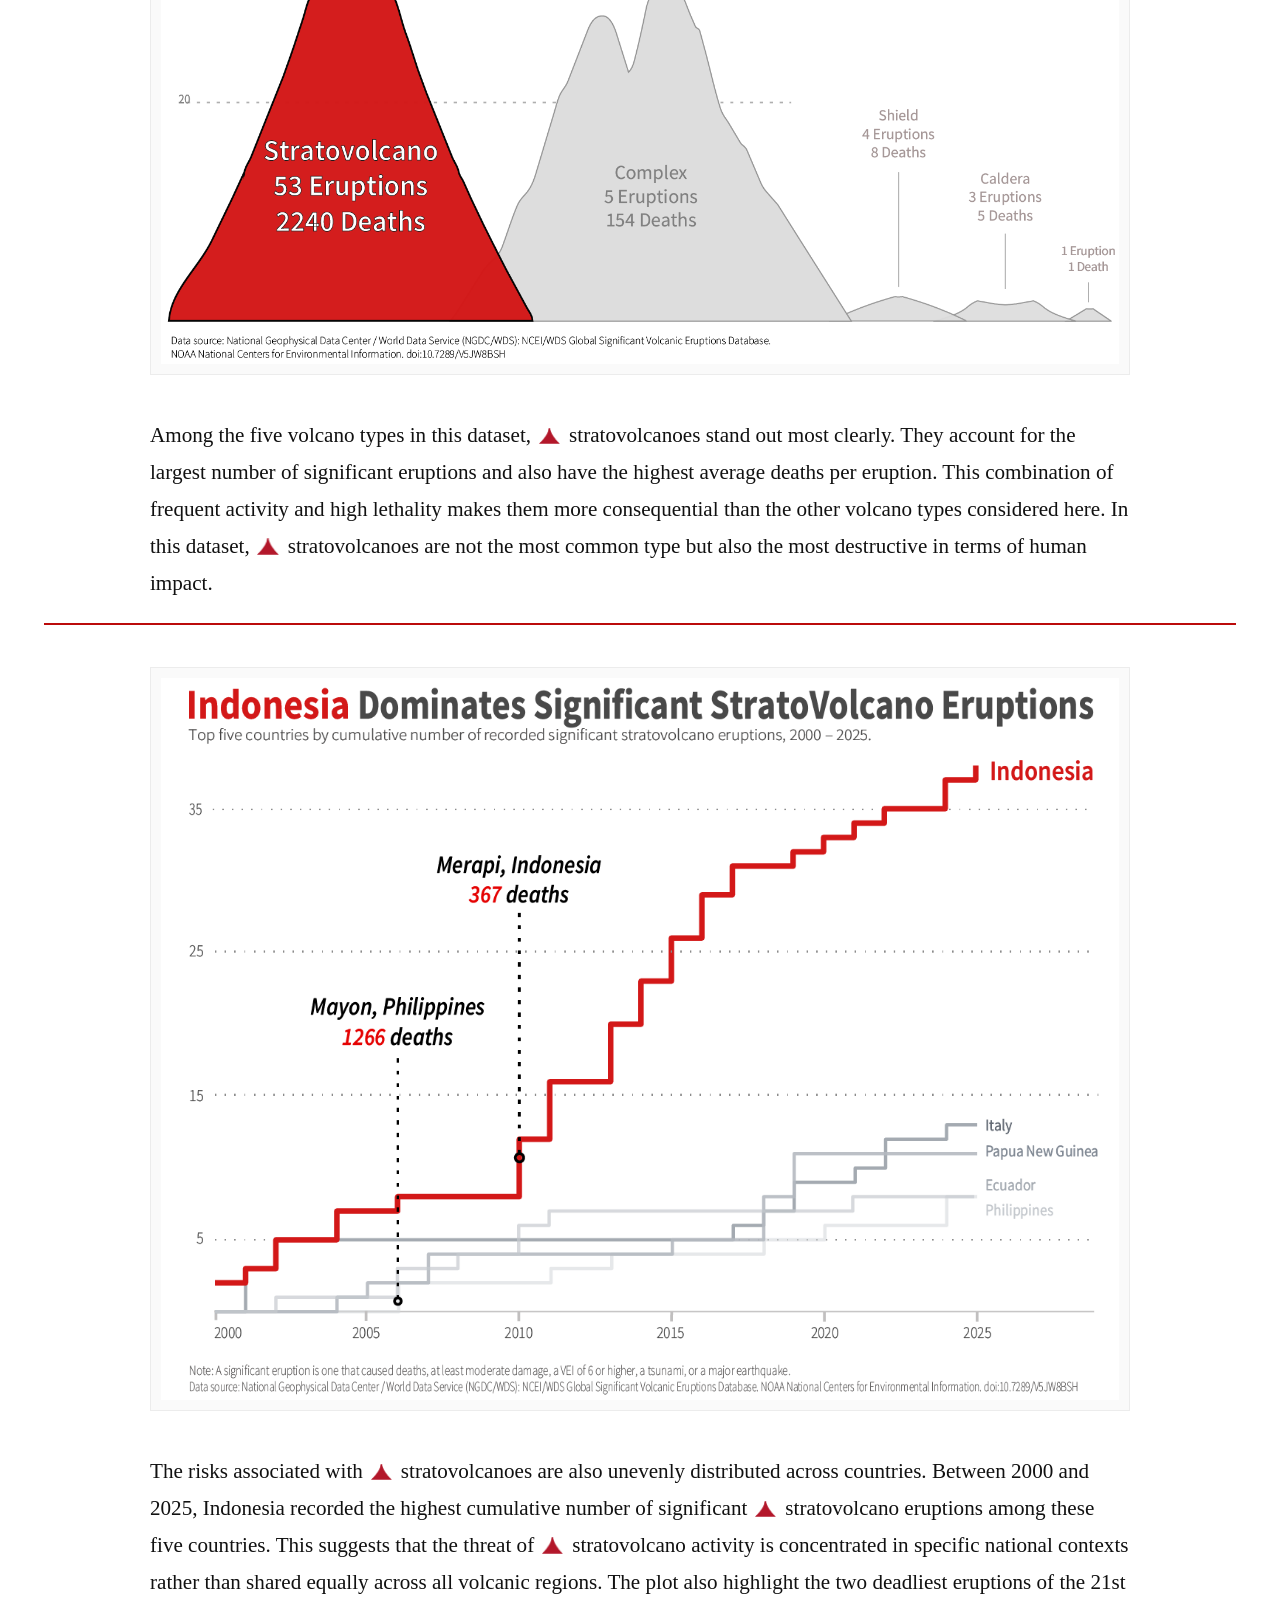
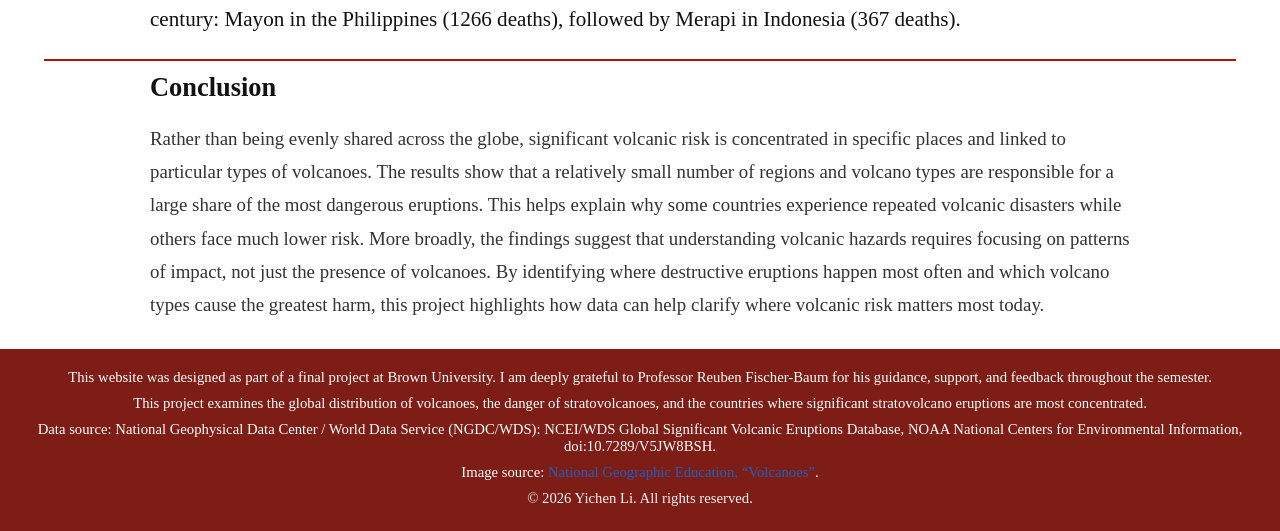
==== commit 650a00d6: "text edit" ====
--- a/Volcano/index.html
+++ b/Volcano/index.html
@@ -47,23 +47,26 @@
       <div class="copy-width">
 
         <p class="prose">
-            Significant eruptions are not spread evenly across the world. They cluster most heavily along tectonic boundaries, with especially strong concentration around the Pacific Ring of Fire. This pattern shows that volcanic risk is structured geographically rather than randomly distributed. At the global level, the Pacific stands out as the central zone of significant volcanic activity, making it the clearest starting point for understanding where dangerous eruptions are most likely to occur.
-            This project focuses specifically on significant eruptions. In this dataset, a significant eruption is defined as one that caused deaths, caused notable damage, reached a Volcanic Explosivity Index (VEI) of 6 or higher, triggered a tsunami, or was associated with a major earthquake.
+            Significant volcanic eruptions are not evenly distributed across the world. Instead, they are concentrated along tectonic plate boundaries, with the strongest clustering around the Pacific Ring of Fire. This pattern shows that volcanic risk follows geographic structure rather than occurring randomly. At the global scale, the Pacific region stands out as the main center of significant volcanic activity, making it a useful starting point for understanding where dangerous eruptions are most likely to occur.
         </p>
 
         <p class="prose">
-          This project narrows from a broad global view to a more specific argument and categorizes volcanos into five types:
+            This project focuses specifically on significant eruptions. In this dataset, a significant eruption is defined as one that meets at least one of the following criteria: causing deaths, causing notable damage, reaching a Volcanic Explosivity Index (VEI) of 6 or higher, triggering a tsunami, or being associated with a major earthquake.
+        </p>
+
+        <p class="prose">
+          The analysis moves from a broad global view to a more specific argument by grouping volcanoes into five types:
           <img class="inline-icon" src="images/strato.png" alt="Stratovolcano icon"> stratovolcano,
           <img class="inline-icon" src="images/complex.png" alt="Complex volcano icon"> complex volcano,
           <img class="inline-icon" src="images/caldera.png" alt="Caldera icon"> caldera,
           <img class="inline-icon" src="images/shield.png" alt="Shield volcano icon"> shield volcano,
           and
           <img class="inline-icon" src="images/other.png" alt="Other volcano icon"> other.
-          I begin with the worldwide distribution of volcanoes, then focus on
+          The project begins with the worldwide distribution of significant eruptions, then focuses on
           <img class="inline-icon" src="images/strato.png" alt="Stratovolcano icon"> stratovolcanoes
-          as the most consequential type in the dataset, due to their combination of frequent eruptions and high human impact, and finally look at the countries where significant
+          as the most consequential type in the dataset because they combine frequent eruptions with strong human impact. Finally, it examines the countries where significant
           <img class="inline-icon" src="images/strato.png" alt="Stratovolcano icon"> stratovolcano
-          eruptions are most concentrated. Taken together, these three views move from global context to type-level importance and then to country-level concentration.
+          eruptions are most concentrated. Together, these three views move from global patterns to volcano type importance and then to country-level concentration.
         </p>
       </div>
 
@@ -79,9 +82,9 @@
         <p class="prose">
         Among the five volcano types in this dataset,
         <img class="inline-icon" src="images/strato.png" alt="Stratovolcano icon"> stratovolcanoes
-        stand out most clearly. They account for the largest number of significant eruptions and also show the highest average deaths per eruption. This combination of frequency and lethality makes them more consequential than the other volcano types considered here. In this dataset,
+        stand out most clearly. They account for the largest number of significant eruptions and also have the highest average deaths per eruption. This combination of frequent activity and high lethality makes them more consequential than the other volcano types considered here. In this dataset,
         <img class="inline-icon" src="images/strato.png" alt="Stratovolcano icon"> stratovolcanoes
-        are not only common, but also especially destructive in human terms.
+        are not the most common type but also the most destructive in terms of human impact.
         </p>
       </div>
 
@@ -100,9 +103,9 @@
         <img class="inline-icon" src="images/strato.png" alt="Stratovolcano icon"> stratovolcanoes
         are also unevenly distributed across countries. Between 2000 and 2025, Indonesia recorded the highest cumulative number of significant
         <img class="inline-icon" src="images/strato.png" alt="Stratovolcano icon"> stratovolcano
-        eruptions among the five countries shown here. This suggests that the burden of dangerous
+        eruptions among these five countries. This suggests that the threat of
         <img class="inline-icon" src="images/strato.png" alt="Stratovolcano icon"> stratovolcano
-        activity is concentrated in particular national contexts rather than shared equally across all volcanic regions. Indonesia stands out most clearly as the country where this concentration is strongest.
+        activity is concentrated in specific national contexts rather than shared equally across all volcanic regions. The plot also highlight the two deadliest eruptions of the 21st century: Mayon in the Philippines (1266 deaths), followed by Merapi in Indonesia (367 deaths).
         </p>
       </div>
 
@@ -111,11 +114,10 @@
     <div class="copy-width methods">
         <h3>Conclusion</h3>
         <p>
-        Significant volcanic risk is not evenly distributed across space, volcano types, or countries. Instead, it becomes more concentrated at each level of the analysis: first around the Pacific, then in
-        <img class="inline-icon" src="images/strato.png" alt="Stratovolcano icon"> stratovolcanoes,
-        and finally in Indonesia. This pattern suggests that the danger associated with volcanic eruptions is not just a matter of where volcanoes exist, but of which volcanoes erupt, how destructive they are, and where that destruction is most concentrated. Taken together, these results show why
-        <img class="inline-icon" src="images/strato.png" alt="Stratovolcano icon"> stratovolcanoes
-        deserve particular attention in any discussion of significant eruption risk in the 21st century.
+        Rather than being evenly shared across the globe, significant volcanic risk is concentrated in specific places and linked to particular types of volcanoes. 
+        The results show that a relatively small number of regions and volcano types are responsible for a large share of the most dangerous eruptions. 
+        This helps explain why some countries experience repeated volcanic disasters while others face much lower risk. More broadly, the findings suggest that understanding volcanic hazards requires focusing on patterns of impact, not just the presence of volcanoes. 
+        By identifying where destructive eruptions happen most often and which volcano types cause the greatest harm, this project highlights how data can help clarify where volcanic risk matters most today.
         </p>
     </div>
 
@@ -135,6 +137,11 @@
       <p>
         Data source: National Geophysical Data Center / World Data Service (NGDC/WDS): NCEI/WDS Global Significant Volcanic Eruptions Database, NOAA National Centers for Environmental Information, doi:10.7289/V5JW8BSH.
       </p>
+
+      <p>
+        Image source: <a href="https://education.nationalgeographic.org/resource/volcanoes/" target="_blank" rel="noopener noreferrer">National Geographic Education, “Volcanoes”</a>.
+      </p>
+
       <p class="footer-credit">
         © 2026 Yichen Li. All rights reserved.
       </p>
--- a/Volcano/styles.css
+++ b/Volcano/styles.css
@@ -25,7 +25,7 @@
 .container {
 max-width: var(--max-width);
 margin: 0 auto;
-padding: 0 24px 72px 24px;
+padding: 0 24px 10px 24px;
 }
 
 .copy-width {
@@ -273,7 +273,7 @@
 
 @media (max-width: 900px) {
 .container {
-padding: 0 20px 64px 20px;
+padding: 0 20px 10px 20px;
 }
 
 .header {
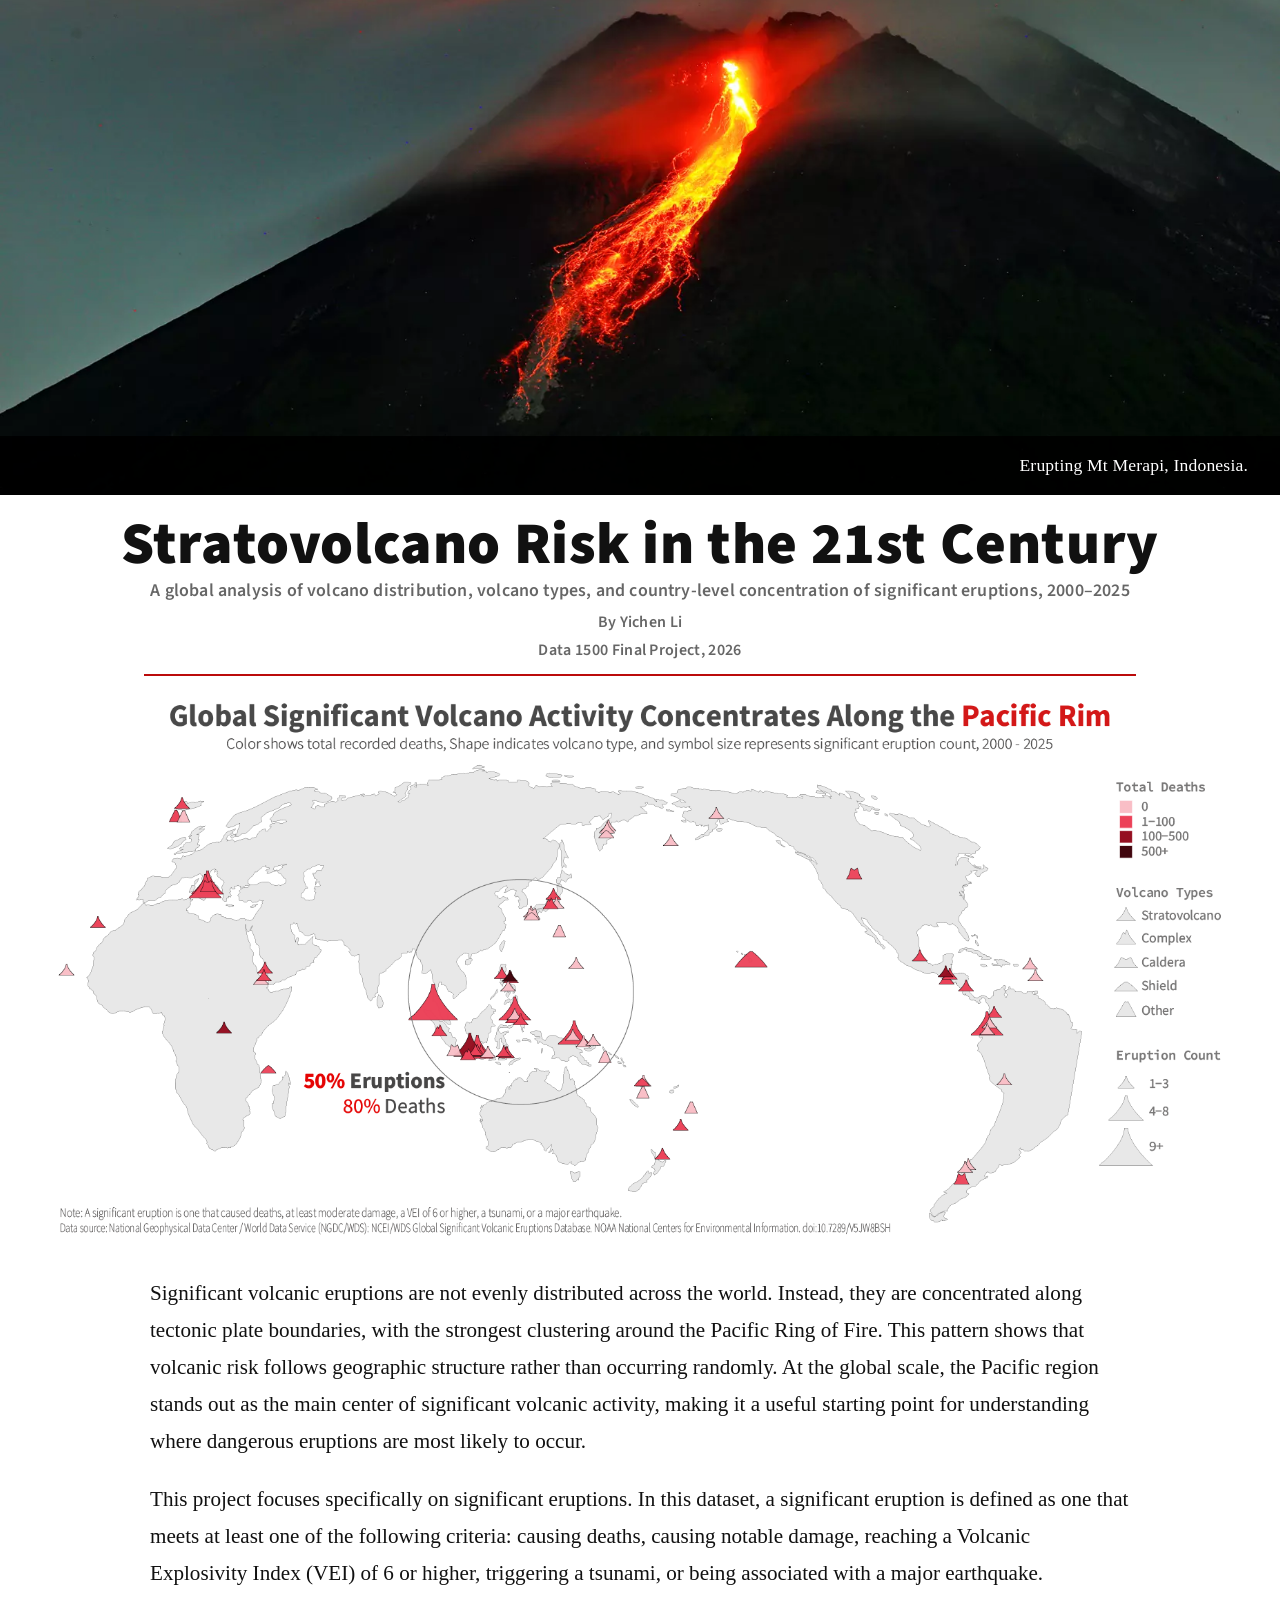
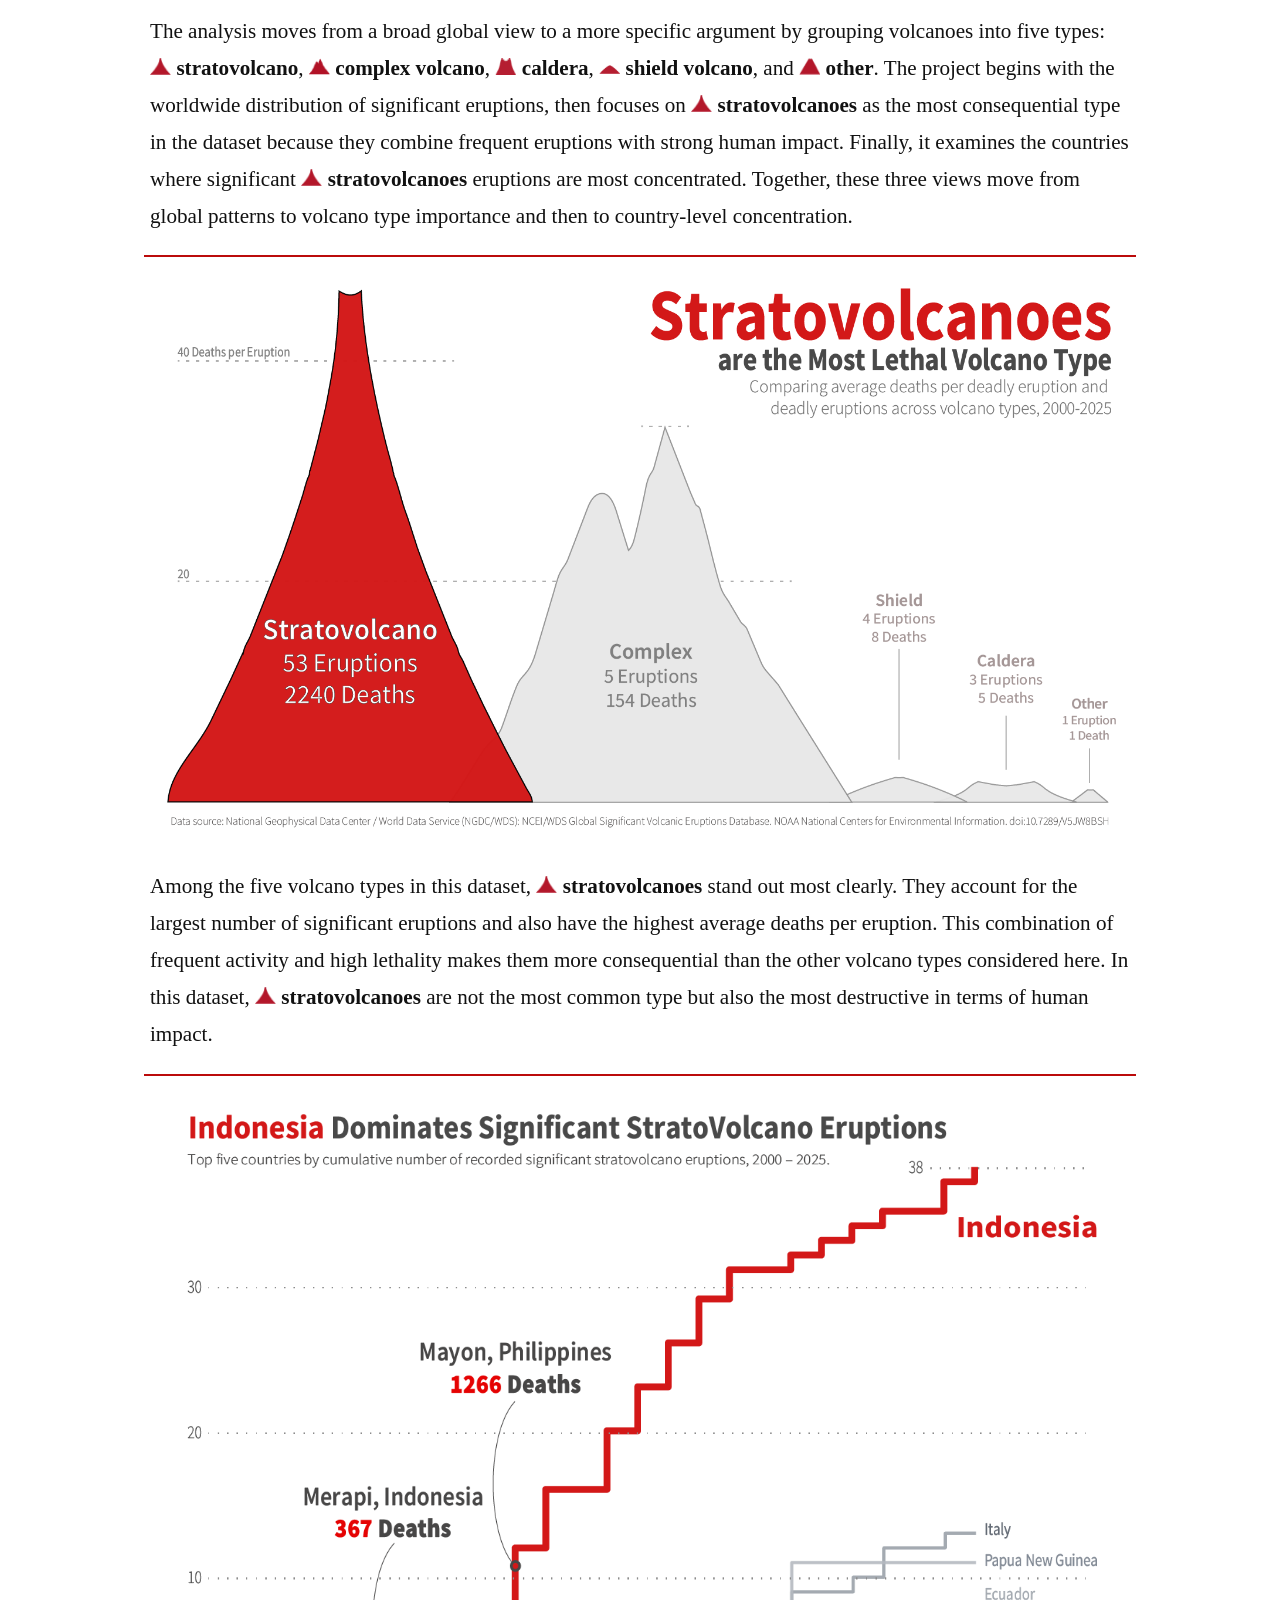
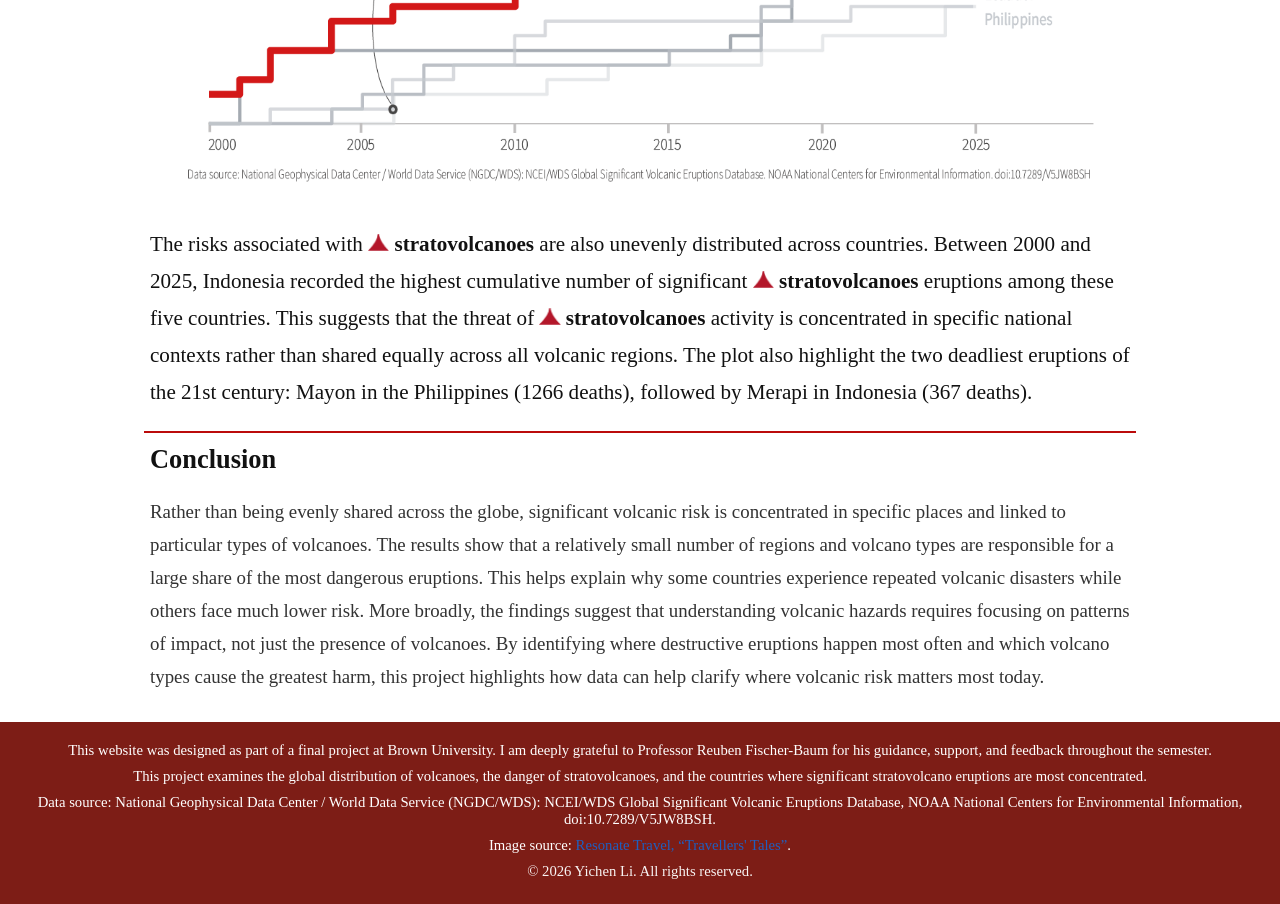
==== commit b0092bcc: "a lot modifications..." ====
--- a/Volcano/index.html
+++ b/Volcano/index.html
@@ -11,34 +11,33 @@
     />
     <link rel="stylesheet" href="styles.css" />
     <link rel="preconnect" href="https://fonts.googleapis.com">
-    <link rel="preconnect" href="https://fonts.gstatic.com" crossorigin>
-    <link href="https://fonts.googleapis.com/css2?family=Anton+SC&display=swap" rel="stylesheet">
-    <link rel="preconnect" href="https://fonts.googleapis.com">
-    <link rel="preconnect" href="https://fonts.gstatic.com/" crossorigin>
-    <link href="https://fonts.googleapis.com/css2?family=Fugaz+One&display=swap" rel="stylesheet">
+<link rel="preconnect" href="https://fonts.gstatic.com" crossorigin>
+<link href="https://fonts.googleapis.com/css2?family=Source+Sans+3:ital,wght@0,200..900;1,200..900&display=swap" rel="stylesheet">
 </head>
 <body>
-    <div class="splash-screen" id="splash-screen">
-        <div class="splash-image"></div>
-            <div class="splash-overlay"></div>
+  <div class="top-banner">
 
-            <div class="splash-content">
-            <h1 class="splash-title">Stratovolcano Risk in the 21st Century</h1>
-            <p class="splash-subtitle">Scroll or click to enter</p>
-        </div>
+    <img src="images/merapi.png" 
+        alt="Erupting Mount Merapi in Indonesia">
+
+    <div class="top-caption">
+      Erupting Mt Merapi, Indonesia.
     </div>
-  <article>
-    <div class="container">
-      <header class="header">
+
+  </div>
+  <header class="header">
         <h1 class="headline">Stratovolcano Risk in the 21st Century</h1>
         <p class="dek">
           A global analysis of volcano distribution, volcano types, and country-level concentration of significant eruptions, 2000–2025
         </p>
         <div class="attribution">
           <p>By Yichen Li</p>
-          <p>Final Project, 2026</p>
+          <p>Data 1500 Final Project, 2026</p>
         </div>
       </header>
+  <article>
+    <div class="container">
+      
       <hr />
       <figure class="hero-graphic">
         <img src="images/plot3.png" alt="Global map of volcano distribution with stratovolcanoes highlighted." />
@@ -56,16 +55,19 @@
 
         <p class="prose">
           The analysis moves from a broad global view to a more specific argument by grouping volcanoes into five types:
-          <img class="inline-icon" src="images/strato.png" alt="Stratovolcano icon"> stratovolcano,
-          <img class="inline-icon" src="images/complex.png" alt="Complex volcano icon"> complex volcano,
-          <img class="inline-icon" src="images/caldera.png" alt="Caldera icon"> caldera,
-          <img class="inline-icon" src="images/shield.png" alt="Shield volcano icon"> shield volcano,
+          <img class="inline-icon" src="images/strato.png" alt="Stratovolcano icon"> <b>stratovolcano</b>,
+          <img class="inline-icon" src="images/complex.png" alt="Complex volcano icon"> <b>complex volcano</b>,
+          <img class="inline-icon" src="images/caldera.png" alt="Caldera icon"> <b>caldera</b>,
+          <img class="inline-icon" src="images/shield.png" alt="Shield volcano icon"> <b>shield volcano</b>,
           and
-          <img class="inline-icon" src="images/other.png" alt="Other volcano icon"> other.
+          <img class="inline-icon" src="images/other.png" alt="Other volcano icon"> <b>other</b>.
           The project begins with the worldwide distribution of significant eruptions, then focuses on
-          <img class="inline-icon" src="images/strato.png" alt="Stratovolcano icon"> stratovolcanoes
+          <span class="icon-word">
+          <img class="inline-icon" src="images/strato.png" alt="Stratovolcano icon"> <b>stratovolcanoes</b></span>
           as the most consequential type in the dataset because they combine frequent eruptions with strong human impact. Finally, it examines the countries where significant
-          <img class="inline-icon" src="images/strato.png" alt="Stratovolcano icon"> stratovolcano
+          <span class="icon-word">
+            <img class="inline-icon" src="images/strato.png" alt="Stratovolcano icon"> <b>stratovolcanoes</b>
+          </span>
           eruptions are most concentrated. Together, these three views move from global patterns to volcano type importance and then to country-level concentration.
         </p>
       </div>
@@ -81,9 +83,9 @@
       <div class="copy-width">
         <p class="prose">
         Among the five volcano types in this dataset,
-        <img class="inline-icon" src="images/strato.png" alt="Stratovolcano icon"> stratovolcanoes
+        <img class="inline-icon" src="images/strato.png" alt="Stratovolcano icon"> <b>stratovolcanoes</b>
         stand out most clearly. They account for the largest number of significant eruptions and also have the highest average deaths per eruption. This combination of frequent activity and high lethality makes them more consequential than the other volcano types considered here. In this dataset,
-        <img class="inline-icon" src="images/strato.png" alt="Stratovolcano icon"> stratovolcanoes
+        <img class="inline-icon" src="images/strato.png" alt="Stratovolcano icon"> <b>stratovolcanoes</b>
         are not the most common type but also the most destructive in terms of human impact.
         </p>
       </div>
@@ -100,11 +102,11 @@
       <div class="copy-width">
         <p class="prose">
         The risks associated with
-        <img class="inline-icon" src="images/strato.png" alt="Stratovolcano icon"> stratovolcanoes
+        <img class="inline-icon" src="images/strato.png" alt="Stratovolcano icon"> <b>stratovolcanoes</b>
         are also unevenly distributed across countries. Between 2000 and 2025, Indonesia recorded the highest cumulative number of significant
-        <img class="inline-icon" src="images/strato.png" alt="Stratovolcano icon"> stratovolcano
+        <img class="inline-icon" src="images/strato.png" alt="Stratovolcano icon"> <b>stratovolcanoes</b>
         eruptions among these five countries. This suggests that the threat of
-        <img class="inline-icon" src="images/strato.png" alt="Stratovolcano icon"> stratovolcano
+        <img class="inline-icon" src="images/strato.png" alt="Stratovolcano icon"> <b>stratovolcanoes</b>
         activity is concentrated in specific national contexts rather than shared equally across all volcanic regions. The plot also highlight the two deadliest eruptions of the 21st century: Mayon in the Philippines (1266 deaths), followed by Merapi in Indonesia (367 deaths).
         </p>
       </div>
@@ -139,7 +141,7 @@
       </p>
 
       <p>
-        Image source: <a href="https://education.nationalgeographic.org/resource/volcanoes/" target="_blank" rel="noopener noreferrer">National Geographic Education, “Volcanoes”</a>.
+        Image source: <a href="https://resonate.travel/photo-essay-the-magic-of-javas-mount-merapi-and-everyday-volcanism-in-yogyakarta/" target="_blank" rel="noopener noreferrer">Resonate Travel, “Travellers' Tales”</a>.
       </p>
 
       <p class="footer-credit">
--- a/Volcano/styles.css
+++ b/Volcano/styles.css
@@ -42,10 +42,10 @@
 
 .headline {
 margin: 0;
-font-family: "Anton SC", sans-serif;
-font-size: clamp(2.6rem, 4vw, 4.5rem);
+font-family: "Source Sans 3", sans-serif;;
+font-size: clamp(2.6rem, 4.6vw, 5rem);
 line-height: 1.05;
-font-weight: 400;
+font-weight: 900;
 text-align: center;
 letter-spacing: 0.01em;
 max-width: 100%;
@@ -55,7 +55,8 @@
 margin: 2px auto 5px auto;
 padding: 0 20px;
 text-align: center;
-font-family: "Anton SC", sans-serif;
+font-family: "Source Sans 3", sans-serif;
+font-weight: 600;
 font-size: 1.12rem;
 line-height: 1.35;
 letter-spacing: 0.01em;
@@ -72,15 +73,16 @@
 margin: 0 0;
 }
 .attribution {
-font-family: "Anton SC", sans-serif;
+font-family: "Source Sans 3", sans-serif;
 font-size: 1rem;
 letter-spacing: 0.02em;
+font-weight: 600;
 }
 
 hr {
 border: none;
 border-top: 2px solid var(--accent);
-margin: 10px 0;
+margin: 10px 100px;
 }
 
 .prose {
@@ -110,14 +112,12 @@
 }
 
 .graphic-container {
-margin: 42px auto;
+margin: 0px auto;
 max-width: var(--content-width);
 }
 .graphic-frame {
 margin-top: 12px;
-background: #fafafa;
 padding: 10px;
-border: 1px solid #ececec;
 }
 
 .graphic-frame img {
@@ -157,13 +157,14 @@
 img {
 max-width: 100%;
 }
+
 .inline-icon {
 display: inline-block;
 width: 1em;
-height: 0.8em;
+height: 0.9em;
 vertical-align: -0.12em;
-margin: 0 0.18em 0 0.12em;
-padding: 0;
+margin: 0 0 0 0;
+padding-bottom: 2px;
 }
 
 .site-footer {
@@ -351,4 +352,43 @@
 .methods p {
 font-size: 1.08rem;
 }
-}+}
+
+img[alt="Shield volcano icon"] {
+height: 0.6em;
+padding-bottom: 3px;
+}
+
+.top-banner {
+  width: 100vw;
+  margin-left: calc(50% - 50vw);
+  position: relative;  
+}
+
+.top-banner img {
+  width: 100%;
+  height: 55vh;
+  object-fit: cover;
+  display: block;
+}
+
+.top-caption {
+  position: absolute;
+  bottom: 0;
+  left: 0;
+  width: 100%;
+
+  background: rgba(0, 0, 0, 0.95);
+  color: white;
+
+  padding: 14px 32px;
+
+  text-align: right;
+
+  font-size: 1.1rem;
+  letter-spacing: 0.01em;
+}
+
+.icon-word {
+  white-space: nowrap; 
+}
